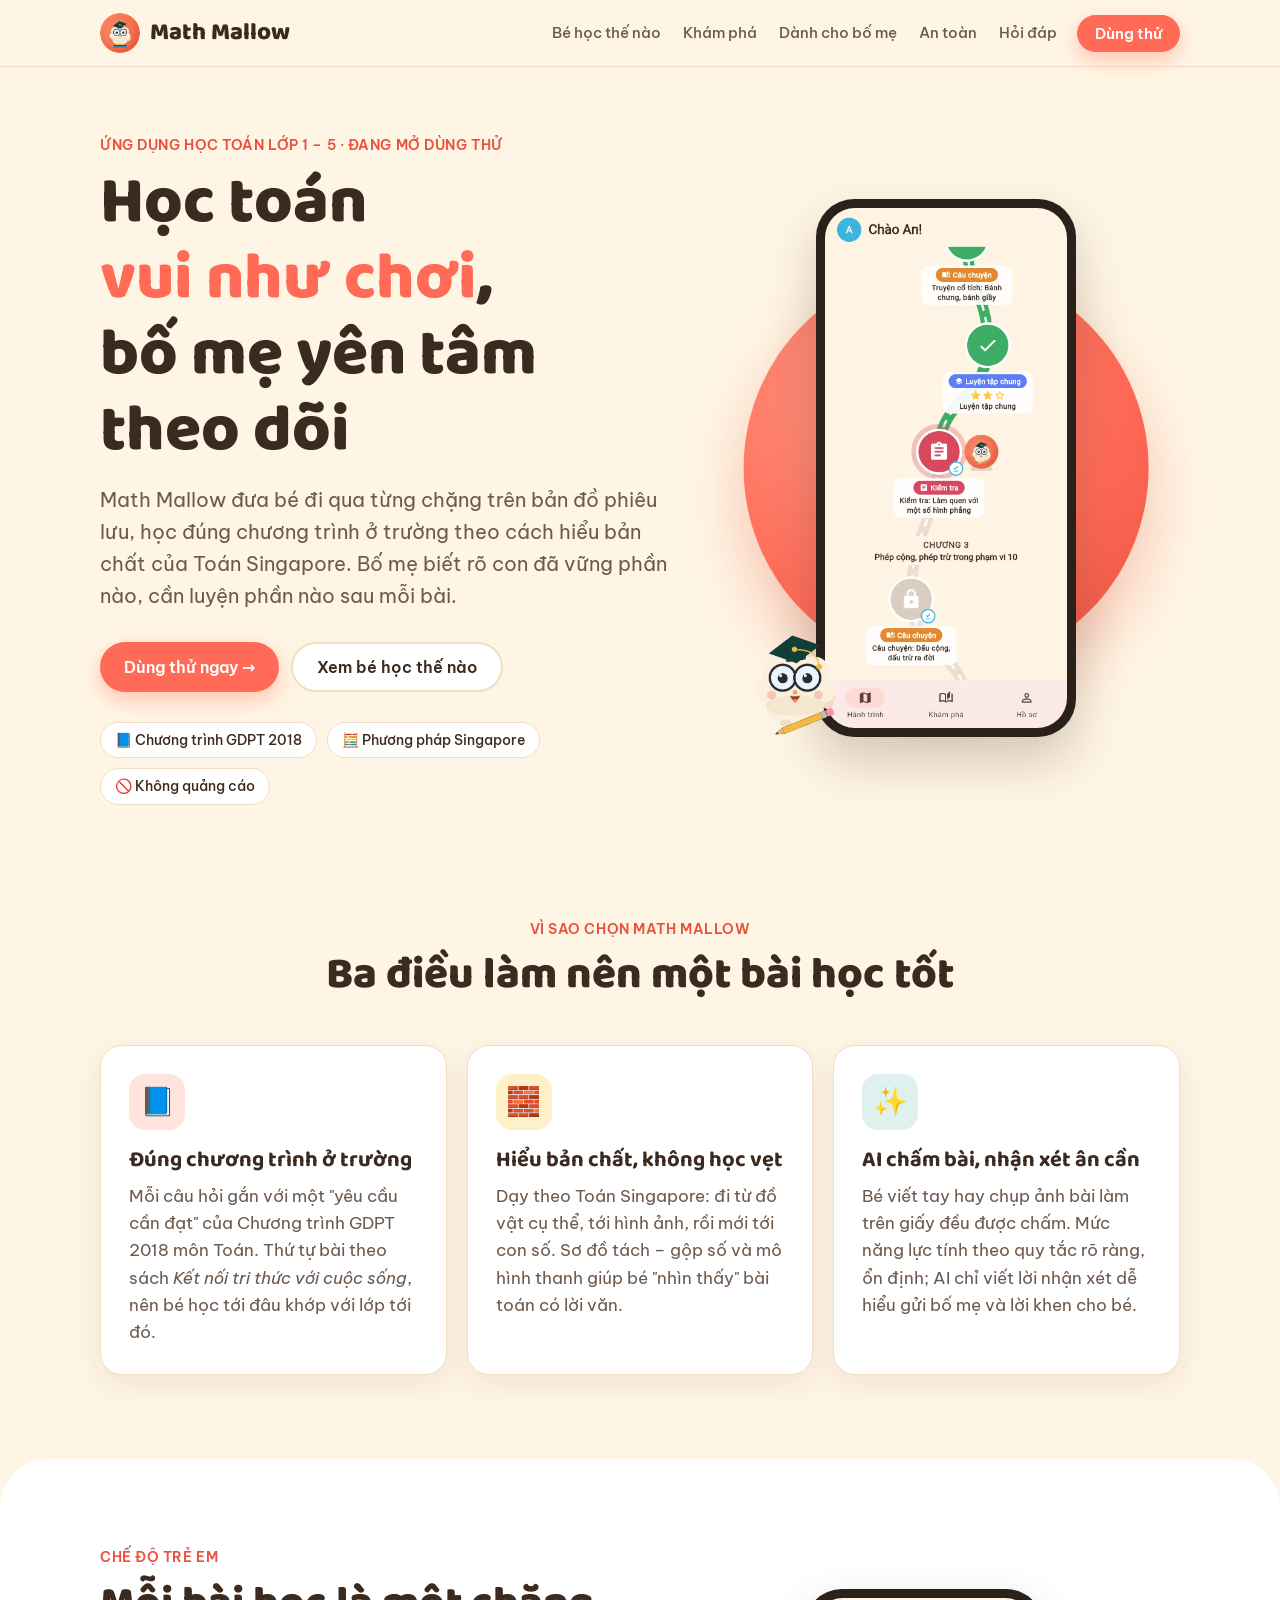
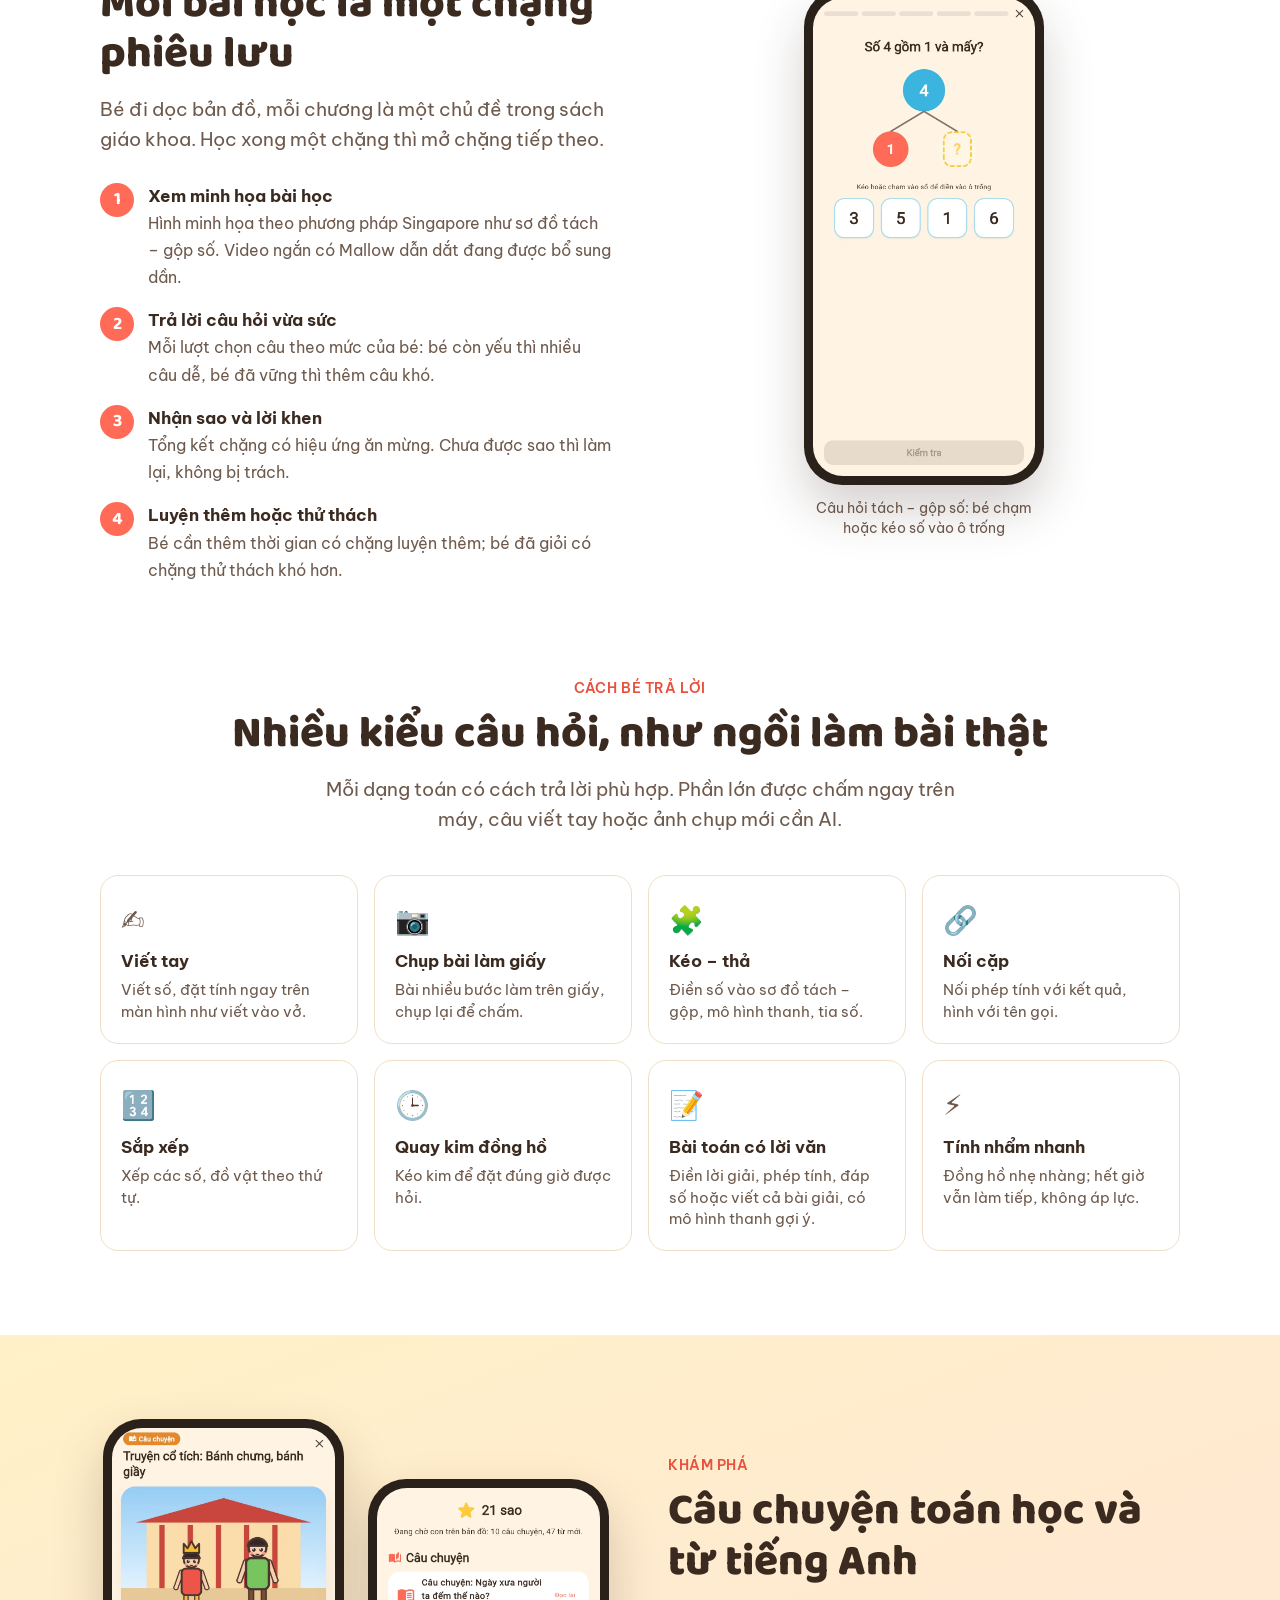
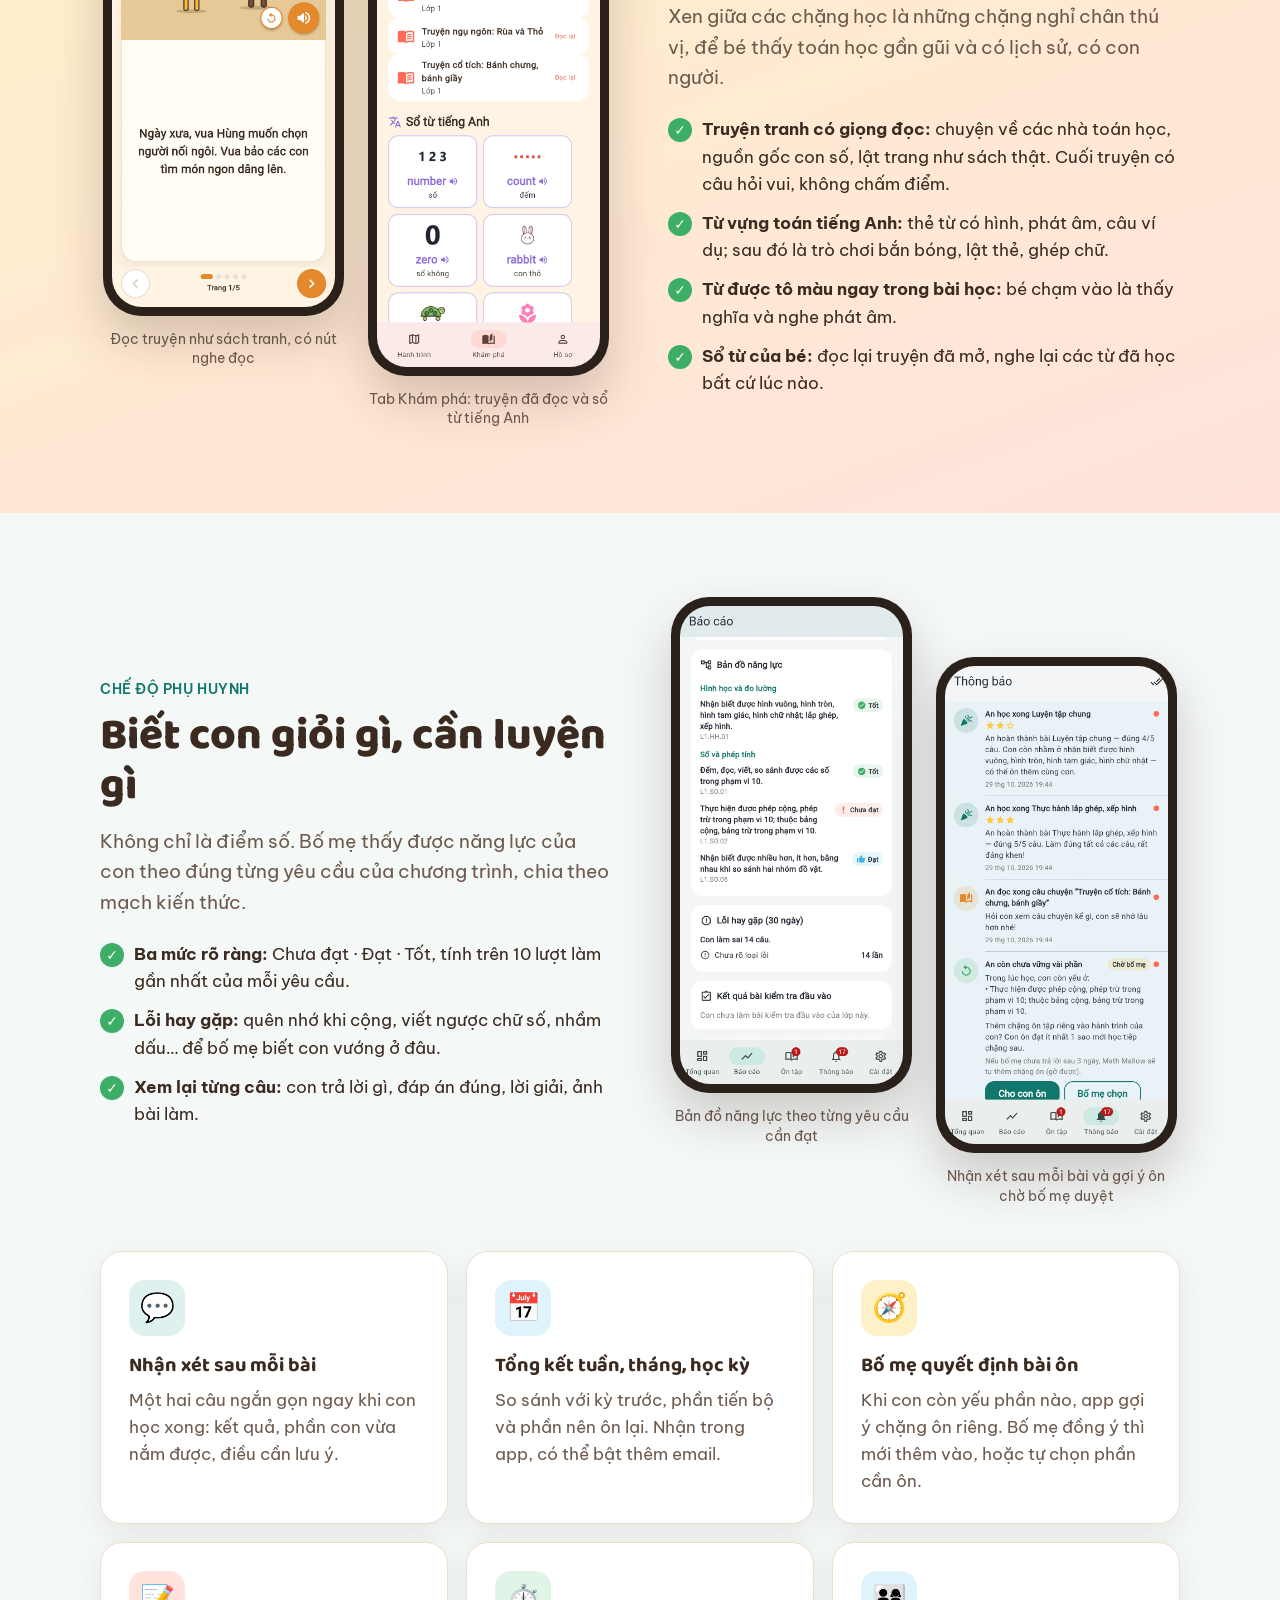
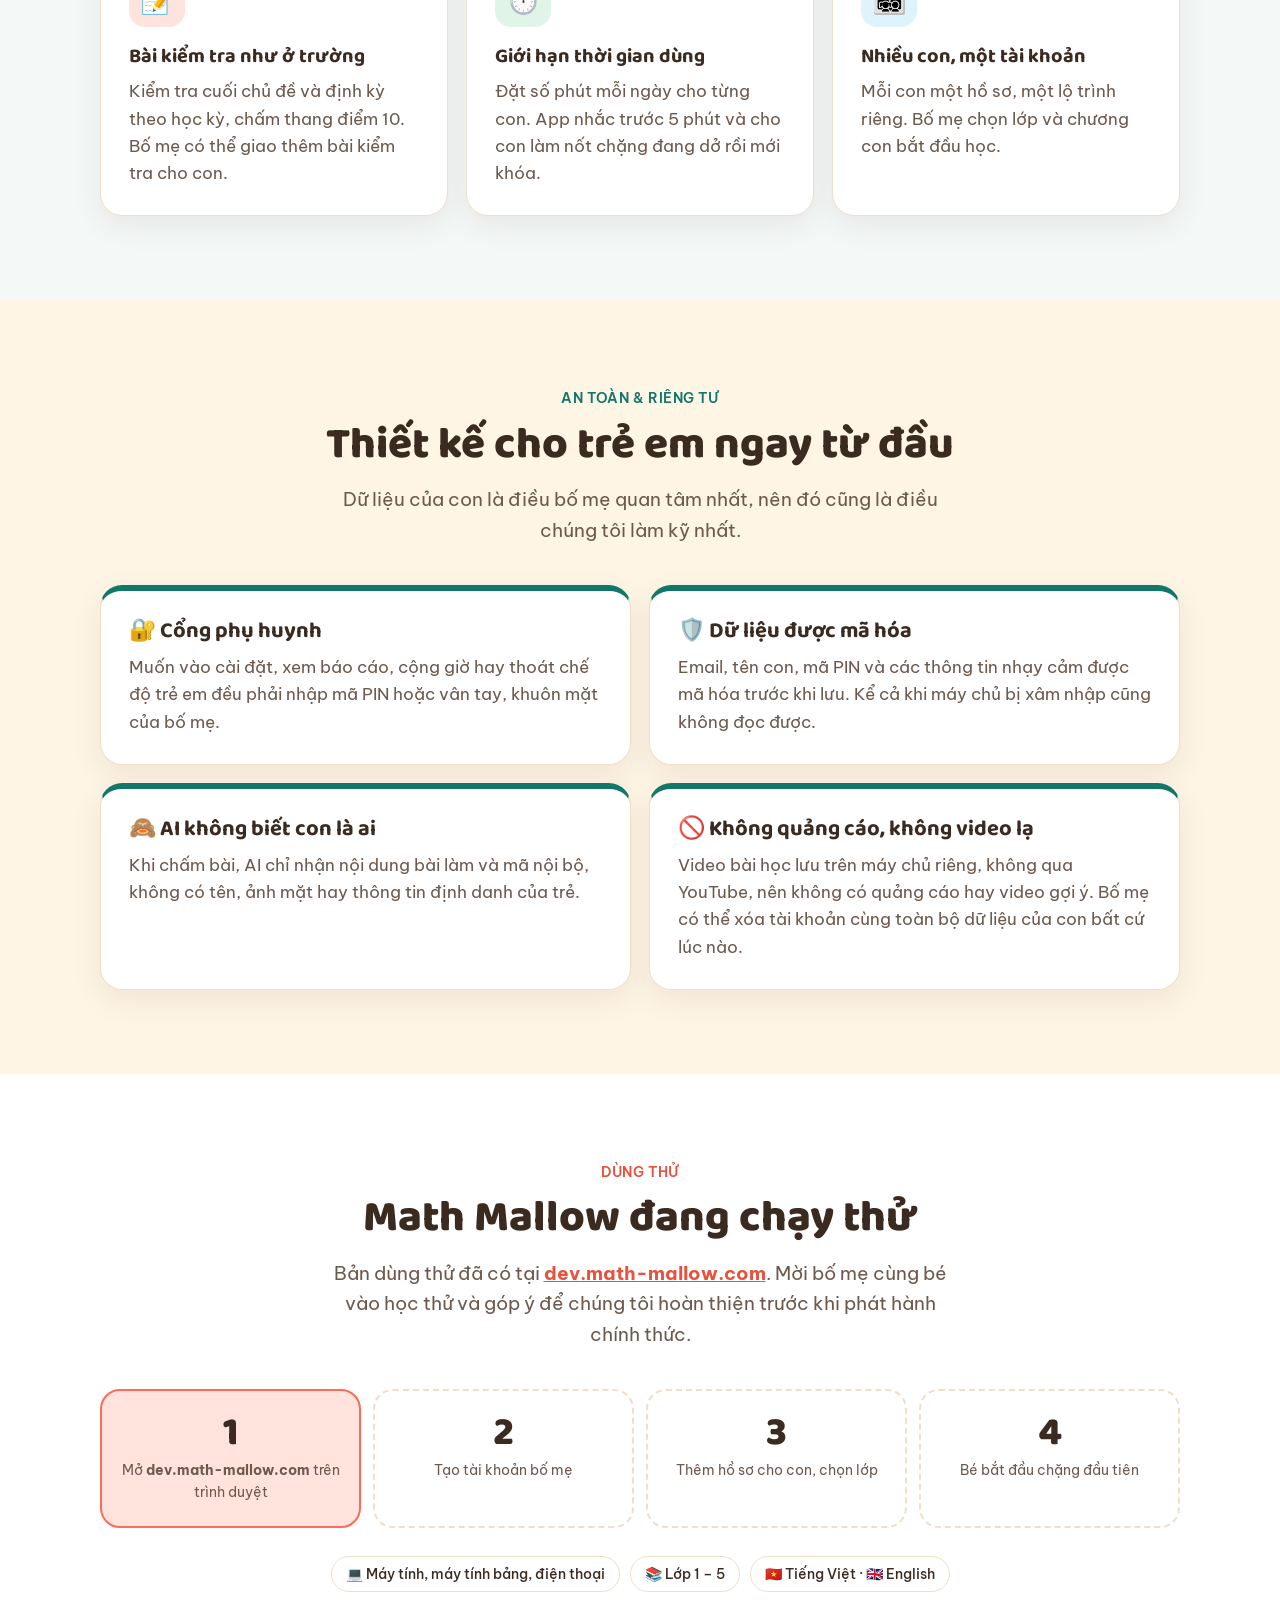
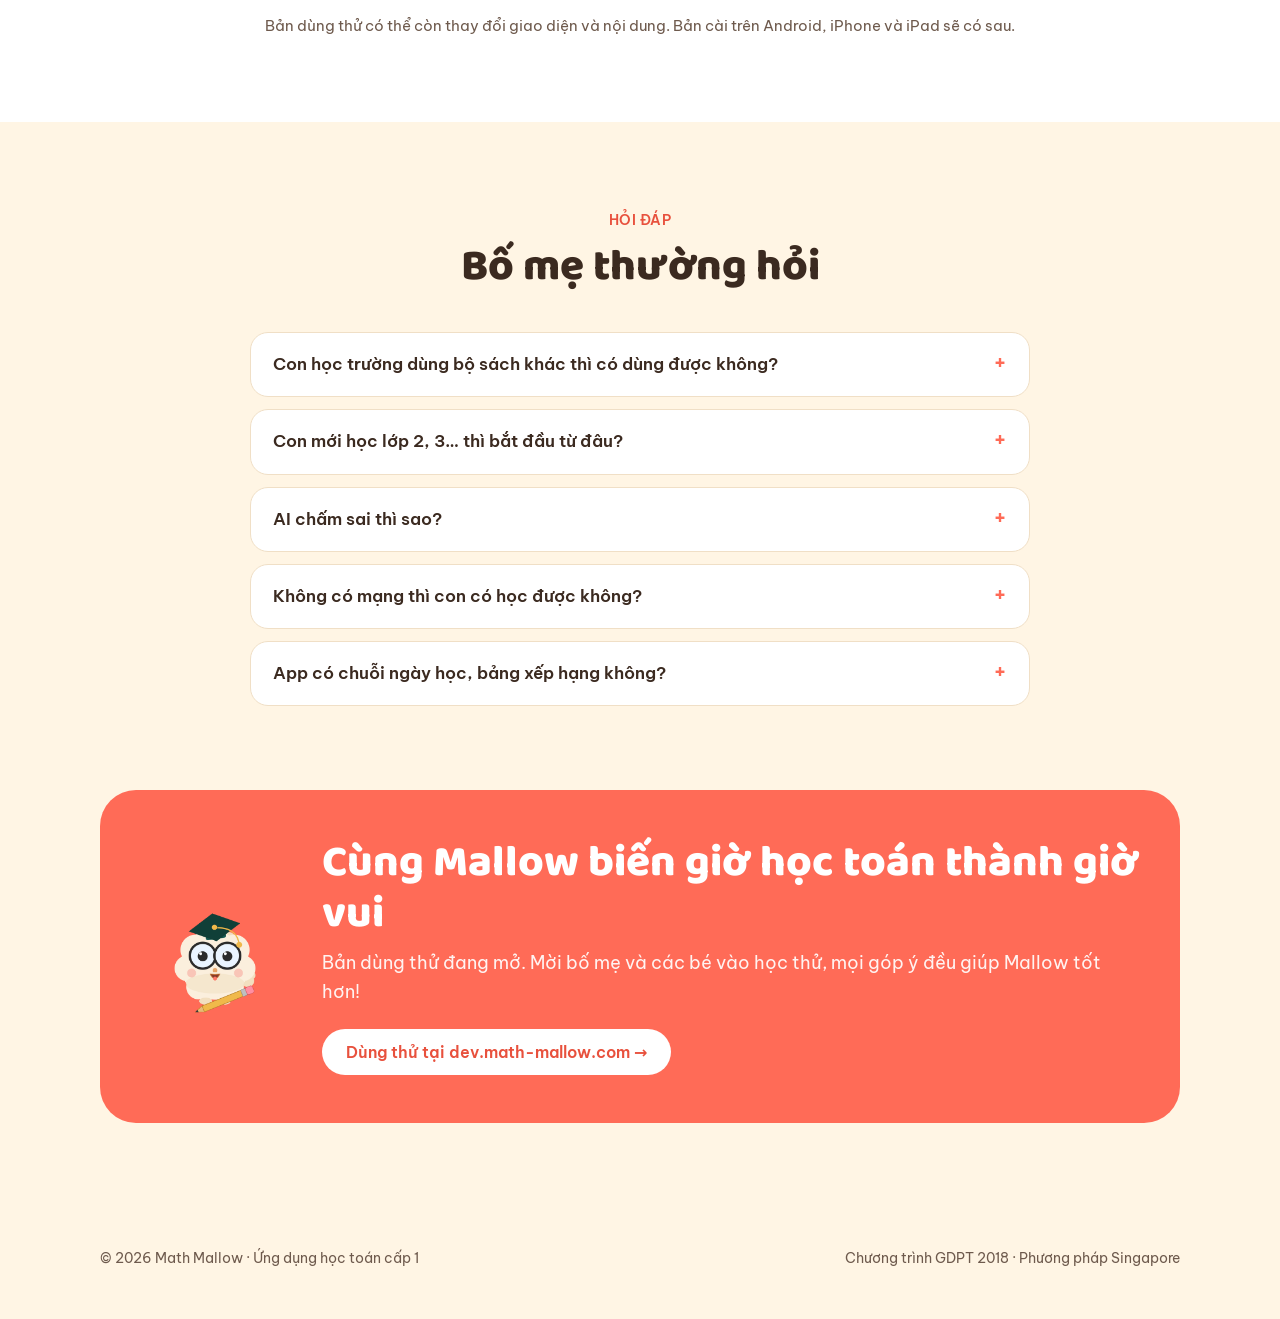
==== index.html @ cfa927b6 "Trang giới thiệu Math Mallow: trang tĩnh, ảnh chụp màn hình app thật, mời dùng thử tại dev.math-mall" ====
<!doctype html>
<html lang="vi">
<head>
<meta charset="utf-8">
<meta name="viewport" content="width=device-width, initial-scale=1">
<title>Math Mallow — Học toán cấp 1 vui như chơi</title>
<meta name="description" content="Math Mallow: ứng dụng học toán lớp 1–5 bám chương trình GDPT 2018, dạy theo phương pháp Singapore, AI chấm bài và báo cáo năng lực cho bố mẹ.">
<link rel="icon" href="anh/mascot_books.png">
<link rel="preconnect" href="https://fonts.googleapis.com">
<link rel="preconnect" href="https://fonts.gstatic.com" crossorigin>
<link href="https://fonts.googleapis.com/css2?family=Baloo+2:wght@600;700;800&family=Be+Vietnam+Pro:wght@400;500;600&display=swap" rel="stylesheet">
<style>
  :root {
    color-scheme: light;
    --coral: #ff6b57;
    --coral-deep: #e8513d;
    --coral-soft: #ffe3dc;
    --cream: #fff5e4;
    --cream-2: #fdebd0;
    --cocoa: #3b2a20;
    --cocoa-soft: #6e5a4d;
    --teal: #12776b;
    --teal-soft: #dff1ee;
    --sky: #3bb4df;
    --sky-soft: #def3fb;
    --sun: #ffc93c;
    --sun-soft: #fff1c7;
    --leaf: #3dae66;
    --leaf-soft: #e0f4e7;
    --card: #ffffff;
    --edge: #f0dfc6;
    --radius: 22px;
    --shadow: 0 10px 30px rgba(59, 42, 32, .08);
    --head: "Baloo 2", "Segoe UI", system-ui, sans-serif;
    --body: "Be Vietnam Pro", "Segoe UI", system-ui, -apple-system, Roboto, sans-serif;
  }
  * { box-sizing: border-box; }
  html { scroll-behavior: smooth; }
  body {
    margin: 0;
    background: var(--cream);
    color: var(--cocoa);
    font-family: var(--body);
    font-size: 17px;
    line-height: 1.6;
  }
  img { max-width: 100%; display: block; }
  a { color: inherit; }
  h1, h2, h3 { font-family: var(--head); line-height: 1.15; margin: 0; }
  h2 { font-size: clamp(30px, 4.4vw, 44px); font-weight: 800; }
  h3 { font-size: 22px; font-weight: 700; }
  p { margin: 0; }
  .wrap { max-width: 1120px; margin: 0 auto; padding: 0 20px; }
  section { padding: 84px 0; }
  .eyebrow {
    display: inline-block;
    font-weight: 600;
    font-size: 14px;
    letter-spacing: .04em;
    text-transform: uppercase;
    color: var(--coral-deep);
    margin-bottom: 10px;
  }
  .lead { font-size: 19px; color: var(--cocoa-soft); max-width: 640px; margin-top: 14px; }
  .center { text-align: center; }
  .center .lead { margin-left: auto; margin-right: auto; }

  /* Thanh trên cùng */
  .nav {
    position: sticky; top: 0; z-index: 10;
    background: rgba(255, 245, 228, .88);
    backdrop-filter: blur(10px);
    border-bottom: 1px solid var(--edge);
  }
  .nav .wrap { display: flex; align-items: center; gap: 20px; height: 66px; }
  .brand { display: flex; align-items: center; gap: 10px; text-decoration: none; font-family: var(--head); font-weight: 800; font-size: 24px; }
  .brand img { width: 40px; height: 40px; border-radius: 50%; }
  .nav ul { list-style: none; display: flex; gap: 22px; margin: 0 0 0 auto; padding: 0; font-weight: 500; font-size: 15px; }
  .nav ul a { text-decoration: none; color: var(--cocoa-soft); }
  .nav ul a:hover { color: var(--coral-deep); }
  .btn {
    display: inline-flex; align-items: center; gap: 8px;
    padding: 13px 24px;
    border-radius: 999px;
    font-weight: 600;
    text-decoration: none;
    border: 0;
    cursor: pointer;
    font: 600 16px var(--body);
    transition: transform .15s ease, box-shadow .15s ease;
  }
  .btn:hover { transform: translateY(-2px); }
  .btn-main { background: var(--coral); color: #fff; box-shadow: 0 8px 20px rgba(255, 107, 87, .35); }
  .btn-ghost { background: #fff; color: var(--cocoa); border: 2px solid var(--edge); }
  .nav .btn { padding: 9px 18px; font-size: 15px; }

  /* Mở đầu */
  .hero { padding: 64px 0 90px; position: relative; overflow: hidden; }
  .hero .wrap { display: grid; grid-template-columns: 1.1fr .9fr; gap: 40px; align-items: center; }
  .hero h1 { font-size: clamp(40px, 6vw, 66px); font-weight: 800; }
  .hero h1 em { font-style: normal; color: var(--coral); white-space: nowrap; }
  .hero .lead { font-size: 20px; }
  .hero .actions { display: flex; flex-wrap: wrap; gap: 12px; margin-top: 30px; }
  .badges { display: flex; flex-wrap: wrap; gap: 10px; margin-top: 30px; }
  .badge {
    background: #fff; border: 1px solid var(--edge);
    border-radius: 999px; padding: 6px 14px; font-size: 14px; font-weight: 500;
  }
  .hero-art { position: relative; justify-self: center; width: 100%; max-width: 440px; display: grid; place-items: center; padding: 10px 0; }
  .hero-art .blob {
    position: absolute; width: 92%; aspect-ratio: 1; top: 50%; left: 50%; transform: translate(-50%, -50%);
    border-radius: 50%;
    background: radial-gradient(circle at 35% 30%, #ff9a85, var(--coral) 60%, var(--coral-deep));
    box-shadow: 0 30px 60px rgba(232, 81, 61, .3);
  }
  .hero-art .phone { width: 260px; }
  .hero-art .mascot { position: absolute; width: 150px; left: -6px; bottom: -6px; animation: bob 4s ease-in-out infinite; }
  @keyframes bob { 0%, 100% { transform: translateY(0); } 50% { transform: translateY(-10px); } }
  @media (prefers-reduced-motion: reduce) { .hero-art .mascot { animation: none; } html { scroll-behavior: auto; } }

  /* Ảnh chụp màn hình app trong khung điện thoại */
  .phone {
    position: relative; margin: 0; border-radius: 38px; padding: 9px; background: #2b211b;
    box-shadow: 0 24px 50px rgba(59, 42, 32, .22);
  }
  .phone img { width: 100%; height: auto; aspect-ratio: 400 / 860; border-radius: 30px; background: var(--cream); }
  .phones { display: flex; justify-content: center; gap: 24px; align-items: flex-start; }
  .phones figure { margin: 0; width: min(260px, 47%); }
  .phones figure:nth-child(2) { margin-top: 60px; }
  .phones figcaption { text-align: center; font-size: 14px; color: var(--cocoa-soft); margin-top: 14px; line-height: 1.4; }

  /* Ba trụ cột */
  .pillars { display: grid; grid-template-columns: repeat(3, 1fr); gap: 20px; margin-top: 44px; }
  .card {
    background: var(--card); border-radius: var(--radius); padding: 28px;
    box-shadow: var(--shadow); border: 1px solid var(--edge);
  }
  .card p { color: var(--cocoa-soft); margin-top: 10px; }
  .icon {
    width: 56px; height: 56px; border-radius: 16px;
    display: grid; place-items: center; font-size: 28px; margin-bottom: 18px;
  }
  .i-coral { background: var(--coral-soft); }
  .i-teal { background: var(--teal-soft); }
  .i-sun { background: var(--sun-soft); }
  .i-sky { background: var(--sky-soft); }
  .i-leaf { background: var(--leaf-soft); }

  /* Hành trình */
  .journey { background: #fff; border-radius: 48px 48px 0 0; }
  .split { display: grid; grid-template-columns: 1fr 1fr; gap: 56px; align-items: center; }
  .steps { list-style: none; padding: 0; margin: 28px 0 0; display: grid; gap: 16px; }
  .steps li { display: flex; gap: 14px; align-items: flex-start; }
  .steps .n {
    flex: none; width: 34px; height: 34px; border-radius: 50%;
    background: var(--coral); color: #fff; font-weight: 700; display: grid; place-items: center; font-family: var(--head); font-size: 18px;
  }
  .steps b { display: block; }
  .steps span { color: var(--cocoa-soft); font-size: 16px; }

  /* Kiểu trả lời */
  .types { display: grid; grid-template-columns: repeat(4, 1fr); gap: 16px; margin-top: 40px; }
  .type { background: #fff; border-radius: 18px; padding: 20px; border: 1px solid var(--edge); }
  .type .em { font-size: 28px; }
  .type b { display: block; margin-top: 8px; font-size: 17px; }
  .type span { color: var(--cocoa-soft); font-size: 15px; display: block; margin-top: 4px; line-height: 1.45; }

  /* Khám phá */
  .explore { background: linear-gradient(160deg, #fff1c7, #ffe3dc); }
  .ticks { list-style: none; padding: 0; margin: 24px 0 0; display: grid; gap: 12px; }
  .ticks li { padding-left: 34px; position: relative; }
  .ticks li::before {
    content: "✓"; position: absolute; left: 0; top: 2px; width: 24px; height: 24px; border-radius: 50%;
    background: var(--leaf); color: #fff; font-size: 14px; font-weight: 700; display: grid; place-items: center;
  }

  /* Bố mẹ */
  .parents { background: #f4f8f7; }
  .parents .eyebrow { color: var(--teal); }
  .pgrid { display: grid; grid-template-columns: repeat(3, 1fr); gap: 18px; margin-top: 44px; }
  .pgrid .card h3 { font-size: 20px; }

  /* An toàn */
  .safe .card { border-top: 6px solid var(--teal); }
  .sgrid { display: grid; grid-template-columns: repeat(2, 1fr); gap: 18px; margin-top: 40px; }

  /* Lộ trình */
  .road { display: grid; grid-template-columns: repeat(4, 1fr); gap: 12px; margin-top: 40px; }
  .lead a { color: var(--coral-deep); }
  .grade { background: #fff; border-radius: 20px; padding: 22px 16px; text-align: center; border: 2px dashed var(--edge); }
  .grade.first { border: 2px solid var(--coral); background: var(--coral-soft); }
  .grade .g { font-family: var(--head); font-size: 40px; font-weight: 800; line-height: 1; }
  .grade span { display: block; font-size: 14px; color: var(--cocoa-soft); margin-top: 6px; }
  .platforms { display: flex; justify-content: center; flex-wrap: wrap; gap: 10px; margin-top: 28px; }

  /* Hỏi đáp */
  .faq { max-width: 780px; margin: 40px auto 0; display: grid; gap: 12px; }
  details { background: #fff; border-radius: 18px; border: 1px solid var(--edge); padding: 18px 22px; }
  summary { cursor: pointer; font-weight: 600; list-style: none; display: flex; justify-content: space-between; gap: 16px; }
  summary::-webkit-details-marker { display: none; }
  summary::after { content: "+"; font-size: 22px; line-height: 1; color: var(--coral); }
  details[open] summary::after { content: "–"; }
  details p { margin-top: 10px; color: var(--cocoa-soft); }

  /* Cuối trang */
  .cta {
    background: var(--coral); color: #fff; border-radius: 36px; padding: 48px 40px;
    display: grid; grid-template-columns: auto 1fr; gap: 32px; align-items: center;
  }
  .cta img { width: 150px; }
  .cta p { opacity: .92; margin-top: 10px; font-size: 18px; }
  .cta .btn { background: #fff; color: var(--coral-deep); margin-top: 22px; }
  footer { padding: 40px 0 50px; color: var(--cocoa-soft); font-size: 14px; }
  footer .wrap { display: flex; flex-wrap: wrap; justify-content: space-between; gap: 12px; align-items: center; }

  @media (max-width: 900px) {
    .nav ul { display: none; }
    .nav .btn { margin-left: auto; }
    .hero .wrap, .split { grid-template-columns: 1fr; }
    .hero-art { max-width: 340px; order: -1; }
    .pillars, .pgrid { grid-template-columns: 1fr; }
    .types { grid-template-columns: repeat(2, 1fr); }
    .sgrid { grid-template-columns: 1fr; }
    .road { grid-template-columns: repeat(2, 1fr); }
    .cta { grid-template-columns: 1fr; text-align: center; padding: 36px 24px; }
    .cta img { margin: 0 auto; width: 120px; }
    section { padding: 64px 0; }
  }
  @media (max-width: 520px) {
    body { font-size: 16px; }
    .wrap { padding: 0 16px; }
    .types { grid-template-columns: 1fr; }
    .road { grid-template-columns: repeat(2, 1fr); }
    .hero-art .phone { width: 210px; }
    .hero-art .mascot { width: 110px; left: 0; }
    .phones { gap: 14px; }
    .phone { border-radius: 28px; padding: 6px; }
    .phone img { border-radius: 23px; }
    .phones figure:nth-child(2) { margin-top: 36px; }
    .card { padding: 22px; }
  }
</style>
</head>
<body>

<nav class="nav">
  <div class="wrap">
    <a class="brand" href="#"><img src="anh/mascot_books.png" alt="">Math Mallow</a>
    <ul>
      <li><a href="#hanh-trinh">Bé học thế nào</a></li>
      <li><a href="#kham-pha">Khám phá</a></li>
      <li><a href="#bo-me">Dành cho bố mẹ</a></li>
      <li><a href="#an-toan">An toàn</a></li>
      <li><a href="#hoi-dap">Hỏi đáp</a></li>
    </ul>
    <a class="btn btn-main" href="https://dev.math-mallow.com/">Dùng thử</a>
  </div>
</nav>

<header class="hero">
  <div class="wrap">
    <div>
      <span class="eyebrow">Ứng dụng học toán lớp 1 – 5 · Đang mở dùng thử</span>
      <h1>Học toán <em>vui như chơi</em>,<br>bố mẹ yên tâm theo dõi</h1>
      <p class="lead">Math Mallow đưa bé đi qua từng chặng trên bản đồ phiêu lưu, học đúng chương trình ở trường theo cách hiểu bản chất của Toán Singapore. Bố mẹ biết rõ con đã vững phần nào, cần luyện phần nào sau mỗi bài.</p>
      <div class="actions">
        <a class="btn btn-main" href="https://dev.math-mallow.com/">Dùng thử ngay →</a>
        <a class="btn btn-ghost" href="#hanh-trinh">Xem bé học thế nào</a>
      </div>
      <div class="badges">
        <span class="badge">📘 Chương trình GDPT 2018</span>
        <span class="badge">🧮 Phương pháp Singapore</span>
        <span class="badge">🚫 Không quảng cáo</span>
      </div>
    </div>
    <div class="hero-art">
      <div class="blob" aria-hidden="true"></div>
      <figure class="phone"><img src="anh/app-ban-do.webp" alt="Màn hình Hành trình trong app: bản đồ các chặng, chặng đã học có sao, chặng đang học có linh vật Mallow" width="400" height="860"></figure>
      <img class="mascot" src="anh/mascot_cheer.png" alt="" aria-hidden="true">
    </div>
  </div>
</header>

<section style="padding-top: 20px;">
  <div class="wrap center">
    <span class="eyebrow">Vì sao chọn Math Mallow</span>
    <h2>Ba điều làm nên một bài học tốt</h2>
    <div class="pillars" style="text-align: left;">
      <div class="card">
        <div class="icon i-coral">📘</div>
        <h3>Đúng chương trình ở trường</h3>
        <p>Mỗi câu hỏi gắn với một "yêu cầu cần đạt" của Chương trình GDPT 2018 môn Toán. Thứ tự bài theo sách <i>Kết nối tri thức với cuộc sống</i>, nên bé học tới đâu khớp với lớp tới đó.</p>
      </div>
      <div class="card">
        <div class="icon i-sun">🧱</div>
        <h3>Hiểu bản chất, không học vẹt</h3>
        <p>Dạy theo Toán Singapore: đi từ đồ vật cụ thể, tới hình ảnh, rồi mới tới con số. Sơ đồ tách – gộp số và mô hình thanh giúp bé "nhìn thấy" bài toán có lời văn.</p>
      </div>
      <div class="card">
        <div class="icon i-teal">✨</div>
        <h3>AI chấm bài, nhận xét ân cần</h3>
        <p>Bé viết tay hay chụp ảnh bài làm trên giấy đều được chấm. Mức năng lực tính theo quy tắc rõ ràng, ổn định; AI chỉ viết lời nhận xét dễ hiểu gửi bố mẹ và lời khen cho bé.</p>
      </div>
    </div>
  </div>
</section>

<section class="journey" id="hanh-trinh">
  <div class="wrap split">
    <div>
      <span class="eyebrow">Chế độ trẻ em</span>
      <h2>Mỗi bài học là một chặng phiêu lưu</h2>
      <p class="lead">Bé đi dọc bản đồ, mỗi chương là một chủ đề trong sách giáo khoa. Học xong một chặng thì mở chặng tiếp theo.</p>
      <ol class="steps">
        <li><span class="n">1</span><div><b>Xem minh họa bài học</b><span>Hình minh họa theo phương pháp Singapore như sơ đồ tách – gộp số. Video ngắn có Mallow dẫn dắt đang được bổ sung dần.</span></div></li>
        <li><span class="n">2</span><div><b>Trả lời câu hỏi vừa sức</b><span>Mỗi lượt chọn câu theo mức của bé: bé còn yếu thì nhiều câu dễ, bé đã vững thì thêm câu khó.</span></div></li>
        <li><span class="n">3</span><div><b>Nhận sao và lời khen</b><span>Tổng kết chặng có hiệu ứng ăn mừng. Chưa được sao thì làm lại, không bị trách.</span></div></li>
        <li><span class="n">4</span><div><b>Luyện thêm hoặc thử thách</b><span>Bé cần thêm thời gian có chặng luyện thêm; bé đã giỏi có chặng thử thách khó hơn.</span></div></li>
      </ol>
    </div>
    <div class="phones">
      <figure>
        <div class="phone"><img src="anh/app-cau-hoi.webp" alt="Câu hỏi tách – gộp số: Số 4 gồm 1 và mấy? Bé kéo hoặc chạm số để điền vào ô trống" width="400" height="860" loading="lazy"></div>
        <figcaption>Câu hỏi tách – gộp số: bé chạm hoặc kéo số vào ô trống</figcaption>
      </figure>
    </div>
  </div>

  <div class="wrap center" style="margin-top: 90px;">
    <span class="eyebrow">Cách bé trả lời</span>
    <h2>Nhiều kiểu câu hỏi, như ngồi làm bài thật</h2>
    <p class="lead">Mỗi dạng toán có cách trả lời phù hợp. Phần lớn được chấm ngay trên máy, câu viết tay hoặc ảnh chụp mới cần AI.</p>
    <div class="types" style="text-align: left;">
      <div class="type"><span class="em">✍️</span><b>Viết tay</b><span>Viết số, đặt tính ngay trên màn hình như viết vào vở.</span></div>
      <div class="type"><span class="em">📷</span><b>Chụp bài làm giấy</b><span>Bài nhiều bước làm trên giấy, chụp lại để chấm.</span></div>
      <div class="type"><span class="em">🧩</span><b>Kéo – thả</b><span>Điền số vào sơ đồ tách – gộp, mô hình thanh, tia số.</span></div>
      <div class="type"><span class="em">🔗</span><b>Nối cặp</b><span>Nối phép tính với kết quả, hình với tên gọi.</span></div>
      <div class="type"><span class="em">🔢</span><b>Sắp xếp</b><span>Xếp các số, đồ vật theo thứ tự.</span></div>
      <div class="type"><span class="em">🕒</span><b>Quay kim đồng hồ</b><span>Kéo kim để đặt đúng giờ được hỏi.</span></div>
      <div class="type"><span class="em">📝</span><b>Bài toán có lời văn</b><span>Điền lời giải, phép tính, đáp số hoặc viết cả bài giải, có mô hình thanh gợi ý.</span></div>
      <div class="type"><span class="em">⚡</span><b>Tính nhẩm nhanh</b><span>Đồng hồ nhẹ nhàng; hết giờ vẫn làm tiếp, không áp lực.</span></div>
    </div>
  </div>
</section>

<section class="explore" id="kham-pha">
  <div class="wrap split">
    <div class="phones">
      <figure>
        <div class="phone"><img src="anh/app-cau-chuyen.webp" alt="Màn đọc truyện Bánh chưng, bánh giầy: tranh minh họa, chữ to, nút nghe đọc, lật trang" width="400" height="860" loading="lazy"></div>
        <figcaption>Đọc truyện như sách tranh, có nút nghe đọc</figcaption>
      </figure>
      <figure>
        <div class="phone"><img src="anh/app-kham-pha.webp" alt="Tab Khám phá: tổng số sao, câu chuyện đã đọc, sổ từ tiếng Anh với các thẻ number, count, zero, rabbit" width="400" height="860" loading="lazy"></div>
        <figcaption>Tab Khám phá: truyện đã đọc và sổ từ tiếng Anh</figcaption>
      </figure>
    </div>
    <div>
      <span class="eyebrow">Khám phá</span>
      <h2>Câu chuyện toán học và từ tiếng Anh</h2>
      <p class="lead">Xen giữa các chặng học là những chặng nghỉ chân thú vị, để bé thấy toán học gần gũi và có lịch sử, có con người.</p>
      <ul class="ticks">
        <li><b>Truyện tranh có giọng đọc:</b> chuyện về các nhà toán học, nguồn gốc con số, lật trang như sách thật. Cuối truyện có câu hỏi vui, không chấm điểm.</li>
        <li><b>Từ vựng toán tiếng Anh:</b> thẻ từ có hình, phát âm, câu ví dụ; sau đó là trò chơi bắn bóng, lật thẻ, ghép chữ.</li>
        <li><b>Từ được tô màu ngay trong bài học:</b> bé chạm vào là thấy nghĩa và nghe phát âm.</li>
        <li><b>Sổ từ của bé:</b> đọc lại truyện đã mở, nghe lại các từ đã học bất cứ lúc nào.</li>
      </ul>
    </div>
  </div>
</section>

<section class="parents" id="bo-me">
  <div class="wrap split">
    <div>
      <span class="eyebrow">Chế độ phụ huynh</span>
      <h2>Biết con giỏi gì, cần luyện gì</h2>
      <p class="lead">Không chỉ là điểm số. Bố mẹ thấy được năng lực của con theo đúng từng yêu cầu của chương trình, chia theo mạch kiến thức.</p>
      <ul class="ticks">
        <li><b>Ba mức rõ ràng:</b> Chưa đạt · Đạt · Tốt, tính trên 10 lượt làm gần nhất của mỗi yêu cầu.</li>
        <li><b>Lỗi hay gặp:</b> quên nhớ khi cộng, viết ngược chữ số, nhầm dấu… để bố mẹ biết con vướng ở đâu.</li>
        <li><b>Xem lại từng câu:</b> con trả lời gì, đáp án đúng, lời giải, ảnh bài làm.</li>
      </ul>
    </div>
    <div class="phones">
      <figure>
        <div class="phone"><img src="anh/app-bao-cao.webp" alt="Báo cáo phụ huynh: bản đồ năng lực theo yêu cầu cần đạt, mỗi yêu cầu có mức Tốt, Đạt hoặc Chưa đạt" width="400" height="860" loading="lazy"></div>
        <figcaption>Bản đồ năng lực theo từng yêu cầu cần đạt</figcaption>
      </figure>
      <figure>
        <div class="phone"><img src="anh/app-thong-bao.webp" alt="Thông báo cho phụ huynh: nhận xét sau mỗi bài, câu chuyện con đã đọc, gợi ý ôn tập chờ bố mẹ đồng ý" width="400" height="860" loading="lazy"></div>
        <figcaption>Nhận xét sau mỗi bài và gợi ý ôn chờ bố mẹ duyệt</figcaption>
      </figure>
    </div>
  </div>

  <div class="wrap">
    <div class="pgrid">
      <div class="card">
        <div class="icon i-teal">💬</div>
        <h3>Nhận xét sau mỗi bài</h3>
        <p>Một hai câu ngắn gọn ngay khi con học xong: kết quả, phần con vừa nắm được, điều cần lưu ý.</p>
      </div>
      <div class="card">
        <div class="icon i-sky">📅</div>
        <h3>Tổng kết tuần, tháng, học kỳ</h3>
        <p>So sánh với kỳ trước, phần tiến bộ và phần nên ôn lại. Nhận trong app, có thể bật thêm email.</p>
      </div>
      <div class="card">
        <div class="icon i-sun">🧭</div>
        <h3>Bố mẹ quyết định bài ôn</h3>
        <p>Khi con còn yếu phần nào, app gợi ý chặng ôn riêng. Bố mẹ đồng ý thì mới thêm vào, hoặc tự chọn phần cần ôn.</p>
      </div>
      <div class="card">
        <div class="icon i-coral">📝</div>
        <h3>Bài kiểm tra như ở trường</h3>
        <p>Kiểm tra cuối chủ đề và định kỳ theo học kỳ, chấm thang điểm 10. Bố mẹ có thể giao thêm bài kiểm tra cho con.</p>
      </div>
      <div class="card">
        <div class="icon i-leaf">⏱️</div>
        <h3>Giới hạn thời gian dùng</h3>
        <p>Đặt số phút mỗi ngày cho từng con. App nhắc trước 5 phút và cho con làm nốt chặng đang dở rồi mới khóa.</p>
      </div>
      <div class="card">
        <div class="icon i-sky">👨‍👩‍👧‍👦</div>
        <h3>Nhiều con, một tài khoản</h3>
        <p>Mỗi con một hồ sơ, một lộ trình riêng. Bố mẹ chọn lớp và chương con bắt đầu học.</p>
      </div>
    </div>
  </div>
</section>

<section class="safe" id="an-toan">
  <div class="wrap center">
    <span class="eyebrow" style="color: var(--teal);">An toàn &amp; riêng tư</span>
    <h2>Thiết kế cho trẻ em ngay từ đầu</h2>
    <p class="lead">Dữ liệu của con là điều bố mẹ quan tâm nhất, nên đó cũng là điều chúng tôi làm kỹ nhất.</p>
    <div class="sgrid" style="text-align: left;">
      <div class="card">
        <h3>🔐 Cổng phụ huynh</h3>
        <p>Muốn vào cài đặt, xem báo cáo, cộng giờ hay thoát chế độ trẻ em đều phải nhập mã PIN hoặc vân tay, khuôn mặt của bố mẹ.</p>
      </div>
      <div class="card">
        <h3>🛡️ Dữ liệu được mã hóa</h3>
        <p>Email, tên con, mã PIN và các thông tin nhạy cảm được mã hóa trước khi lưu. Kể cả khi máy chủ bị xâm nhập cũng không đọc được.</p>
      </div>
      <div class="card">
        <h3>🙈 AI không biết con là ai</h3>
        <p>Khi chấm bài, AI chỉ nhận nội dung bài làm và mã nội bộ, không có tên, ảnh mặt hay thông tin định danh của trẻ.</p>
      </div>
      <div class="card">
        <h3>🚫 Không quảng cáo, không video lạ</h3>
        <p>Video bài học lưu trên máy chủ riêng, không qua YouTube, nên không có quảng cáo hay video gợi ý. Bố mẹ có thể xóa tài khoản cùng toàn bộ dữ liệu của con bất cứ lúc nào.</p>
      </div>
    </div>
  </div>
</section>

<section id="dung-thu" style="background:#fff;">
  <div class="wrap center">
    <span class="eyebrow">Dùng thử</span>
    <h2>Math Mallow đang chạy thử</h2>
    <p class="lead">Bản dùng thử đã có tại <a href="https://dev.math-mallow.com/"><b>dev.math-mallow.com</b></a>. Mời bố mẹ cùng bé vào học thử và góp ý để chúng tôi hoàn thiện trước khi phát hành chính thức.</p>
    <div class="road">
      <div class="grade first"><div class="g">1</div><span>Mở <b>dev.math-mallow.com</b> trên trình duyệt</span></div>
      <div class="grade"><div class="g">2</div><span>Tạo tài khoản bố mẹ</span></div>
      <div class="grade"><div class="g">3</div><span>Thêm hồ sơ cho con, chọn lớp</span></div>
      <div class="grade"><div class="g">4</div><span>Bé bắt đầu chặng đầu tiên</span></div>
    </div>
    <div class="platforms">
      <span class="badge">💻 Máy tính, máy tính bảng, điện thoại</span>
      <span class="badge">📚 Lớp 1 – 5</span>
      <span class="badge">🇻🇳 Tiếng Việt · 🇬🇧 English</span>
    </div>
    <p style="margin-top: 22px; color: var(--cocoa-soft); font-size: 15px;">Bản dùng thử có thể còn thay đổi giao diện và nội dung. Bản cài trên Android, iPhone và iPad sẽ có sau.</p>
  </div>
</section>

<section id="hoi-dap">
  <div class="wrap">
    <div class="center">
      <span class="eyebrow">Hỏi đáp</span>
      <h2>Bố mẹ thường hỏi</h2>
    </div>
    <div class="faq">
      <details>
        <summary>Con học trường dùng bộ sách khác thì có dùng được không?</summary>
        <p>Được. Câu hỏi gắn với "yêu cầu cần đạt" của chương trình chung, không gắn cứng vào một bộ sách. Thứ tự bài hiện theo bộ <i>Kết nối tri thức</i>; bố mẹ có thể chọn chương con bắt đầu học cho khớp với lớp.</p>
      </details>
      <details>
        <summary>Con mới học lớp 2, 3… thì bắt đầu từ đâu?</summary>
        <p>Bé lớp 2 trở lên làm một bài kiểm tra đầu vào ngắn để app biết mức của con. Phần nào còn yếu, app gợi ý chặng ôn và bố mẹ quyết định có thêm hay không. Bé lớp 1 chỉ có bài khởi động nhẹ nhàng, không chặn đường.</p>
      </details>
      <details>
        <summary>AI chấm sai thì sao?</summary>
        <p>Bé có thể bấm chấm lại. Nếu vẫn bị chấm sai, câu đó vào mục "Cần đối chiếu" để bố mẹ xem ảnh bài làm và xác nhận Đúng hoặc Sai. Kết quả bố mẹ xác nhận được ưu tiên, sao và mức năng lực tự tính lại.</p>
      </details>
      <details>
        <summary>Không có mạng thì con có học được không?</summary>
        <p>Có. Khi có Wi-Fi, app tải trước một hai chặng tiếp theo. Mất mạng, phần lớn câu hỏi vẫn chấm ngay trên máy; câu cần AI sẽ được chấm khi có mạng trở lại.</p>
      </details>
      <details>
        <summary>App có chuỗi ngày học, bảng xếp hạng không?</summary>
        <p>Không. Chúng tôi chọn không tạo áp lực "phải học mỗi ngày" hay so sánh với bạn khác. Bé được sao khi qua chặng, và có câu chuyện, từ tiếng Anh để khám phá — niềm vui đến từ chính việc học.</p>
      </details>
    </div>
  </div>
</section>

<section style="padding-top: 0;">
  <div class="wrap">
    <div class="cta">
      <img src="anh/mascot_cheer.png" alt="Linh vật Math Mallow">
      <div>
        <h2>Cùng Mallow biến giờ học toán thành giờ vui</h2>
        <p>Bản dùng thử đang mở. Mời bố mẹ và các bé vào học thử, mọi góp ý đều giúp Mallow tốt hơn!</p>
        <a class="btn" href="https://dev.math-mallow.com/">Dùng thử tại dev.math-mallow.com →</a>
      </div>
    </div>
  </div>
</section>

<footer>
  <div class="wrap">
    <span>© 2026 Math Mallow · Ứng dụng học toán cấp 1</span>
    <span>Chương trình GDPT 2018 · Phương pháp Singapore</span>
  </div>
</footer>

</body>
</html>
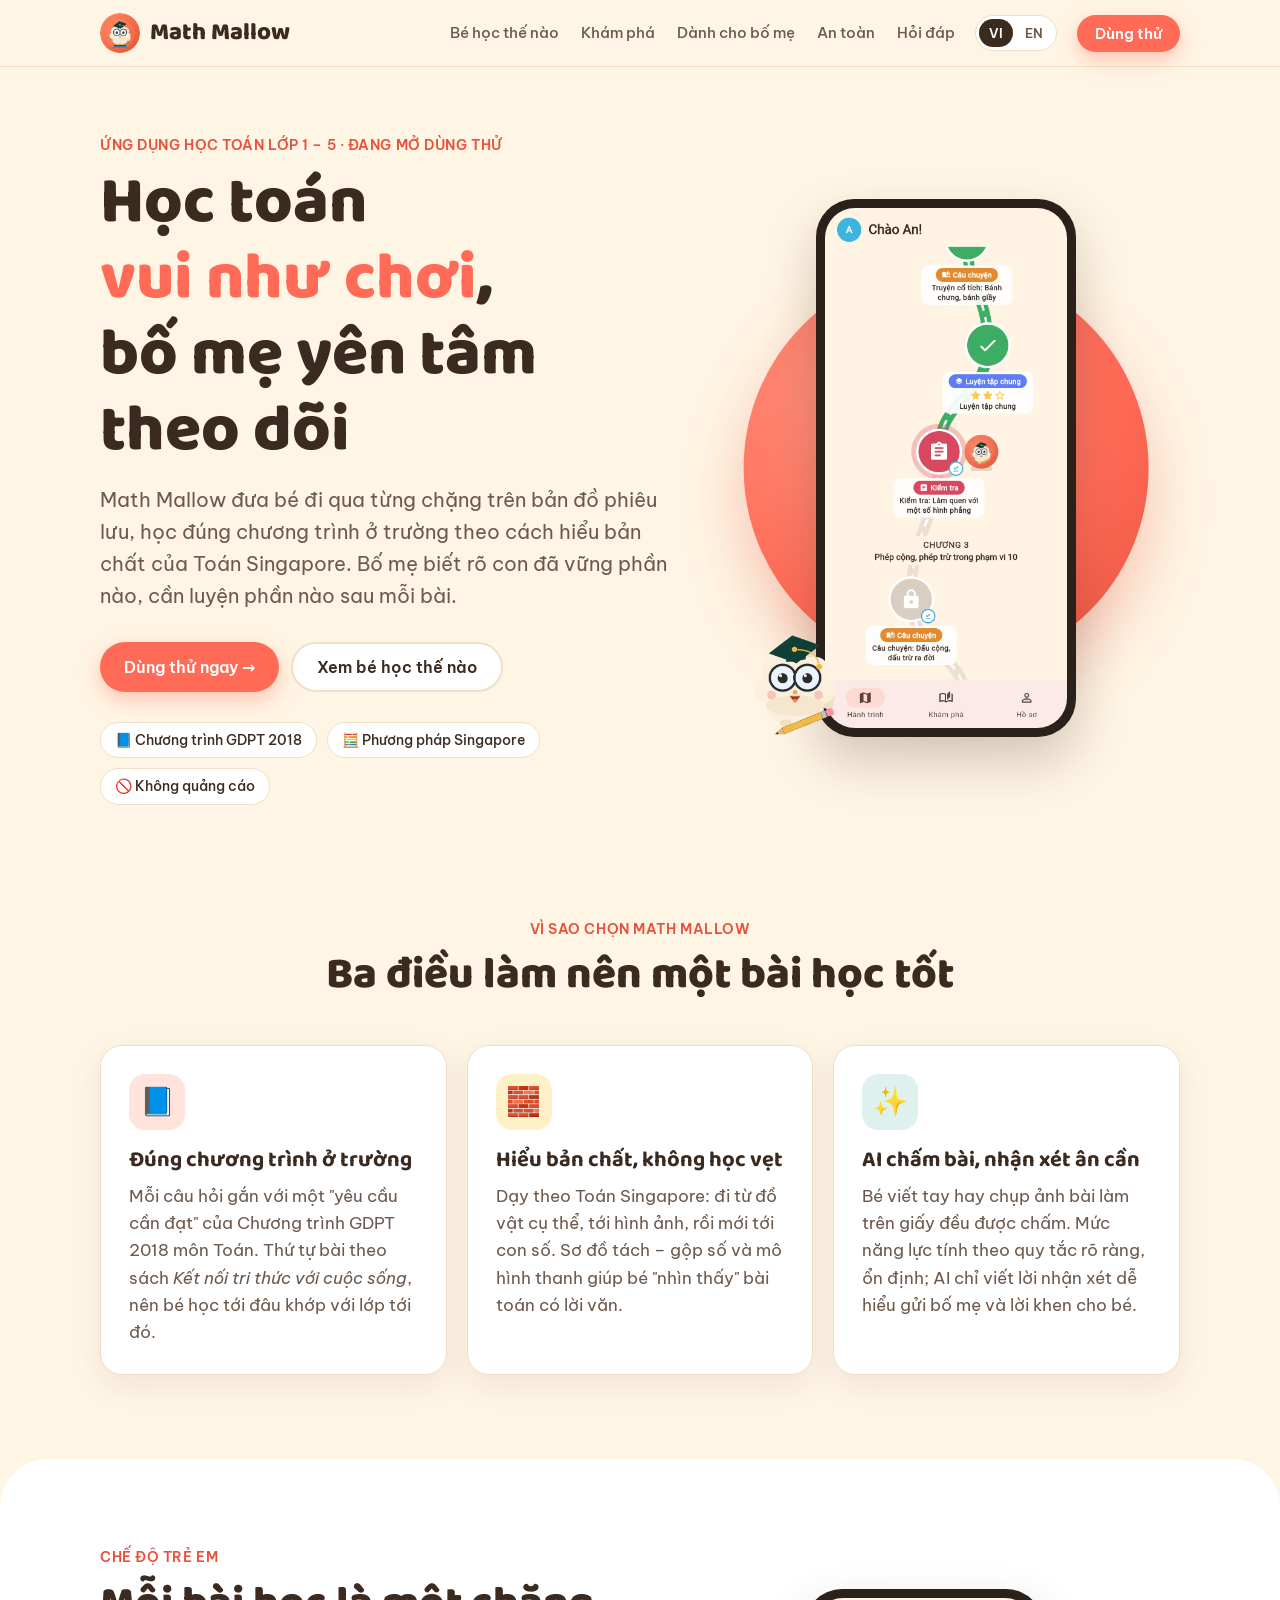
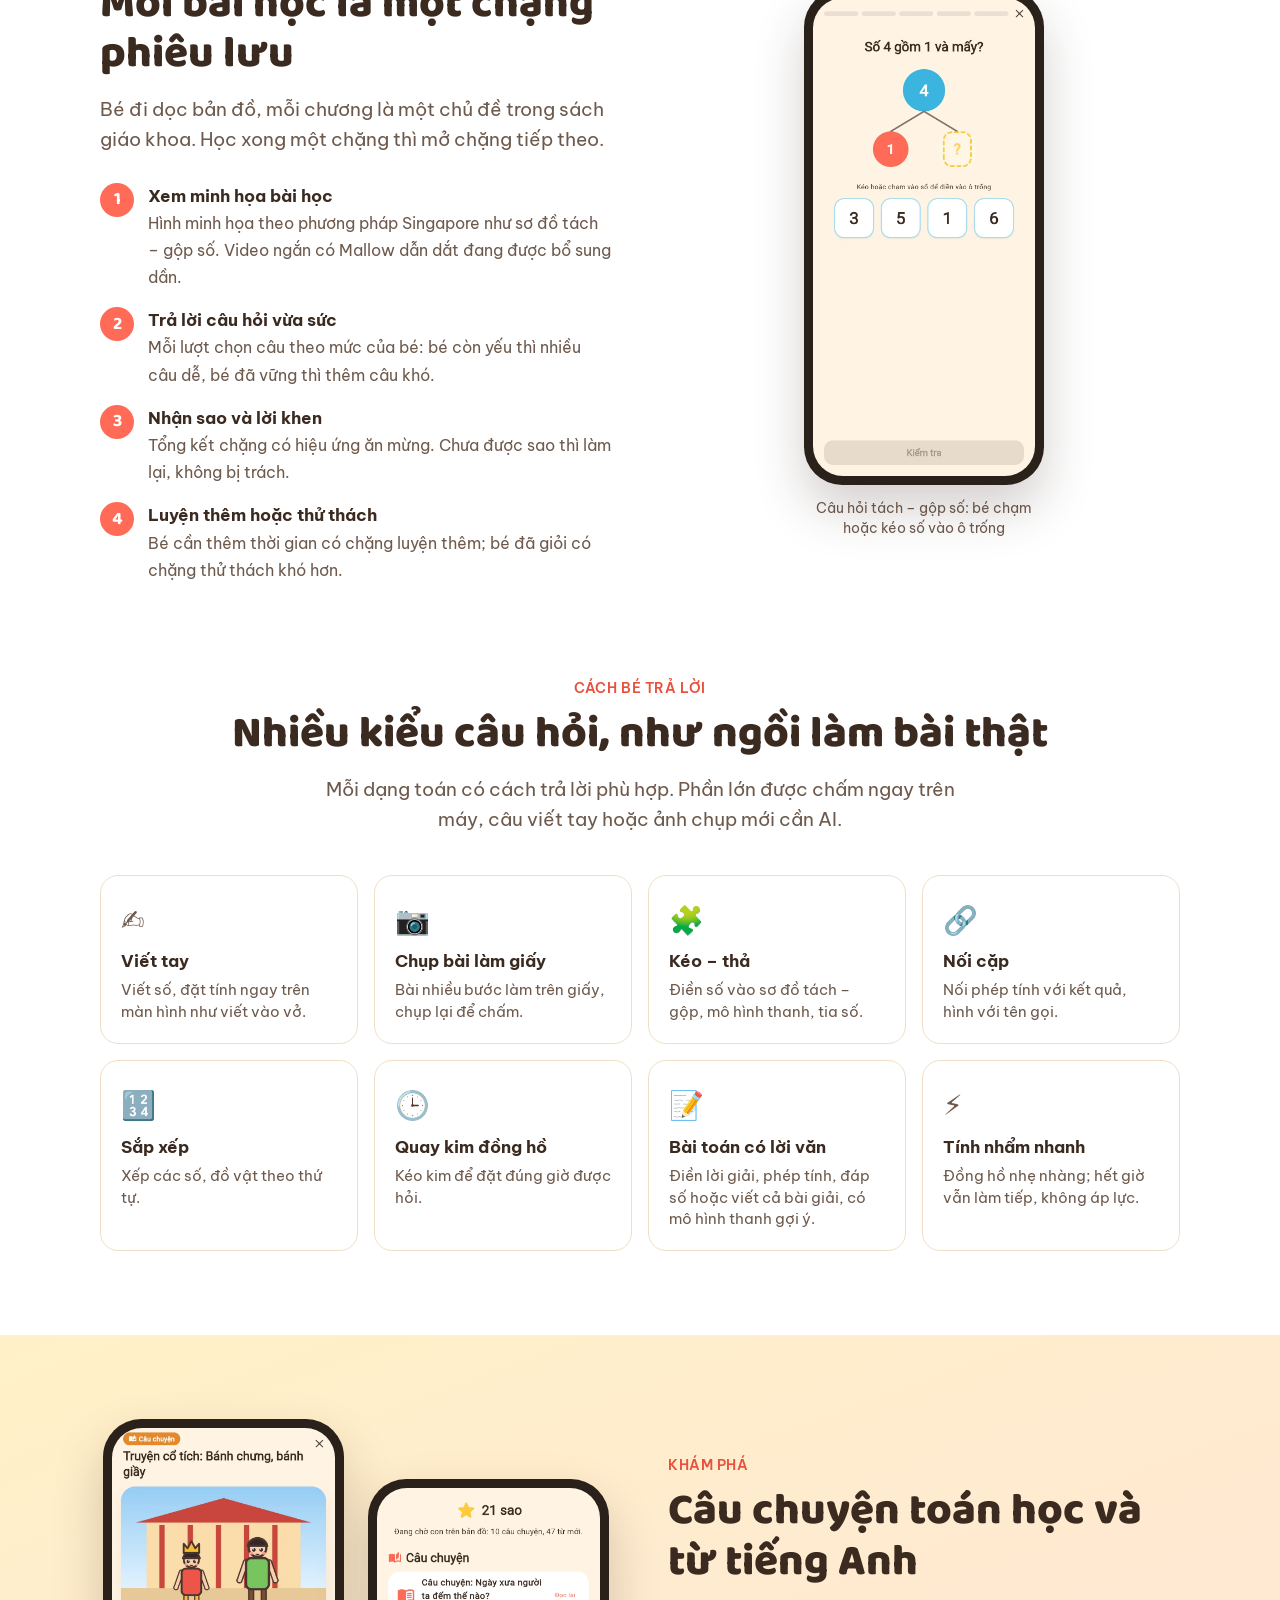
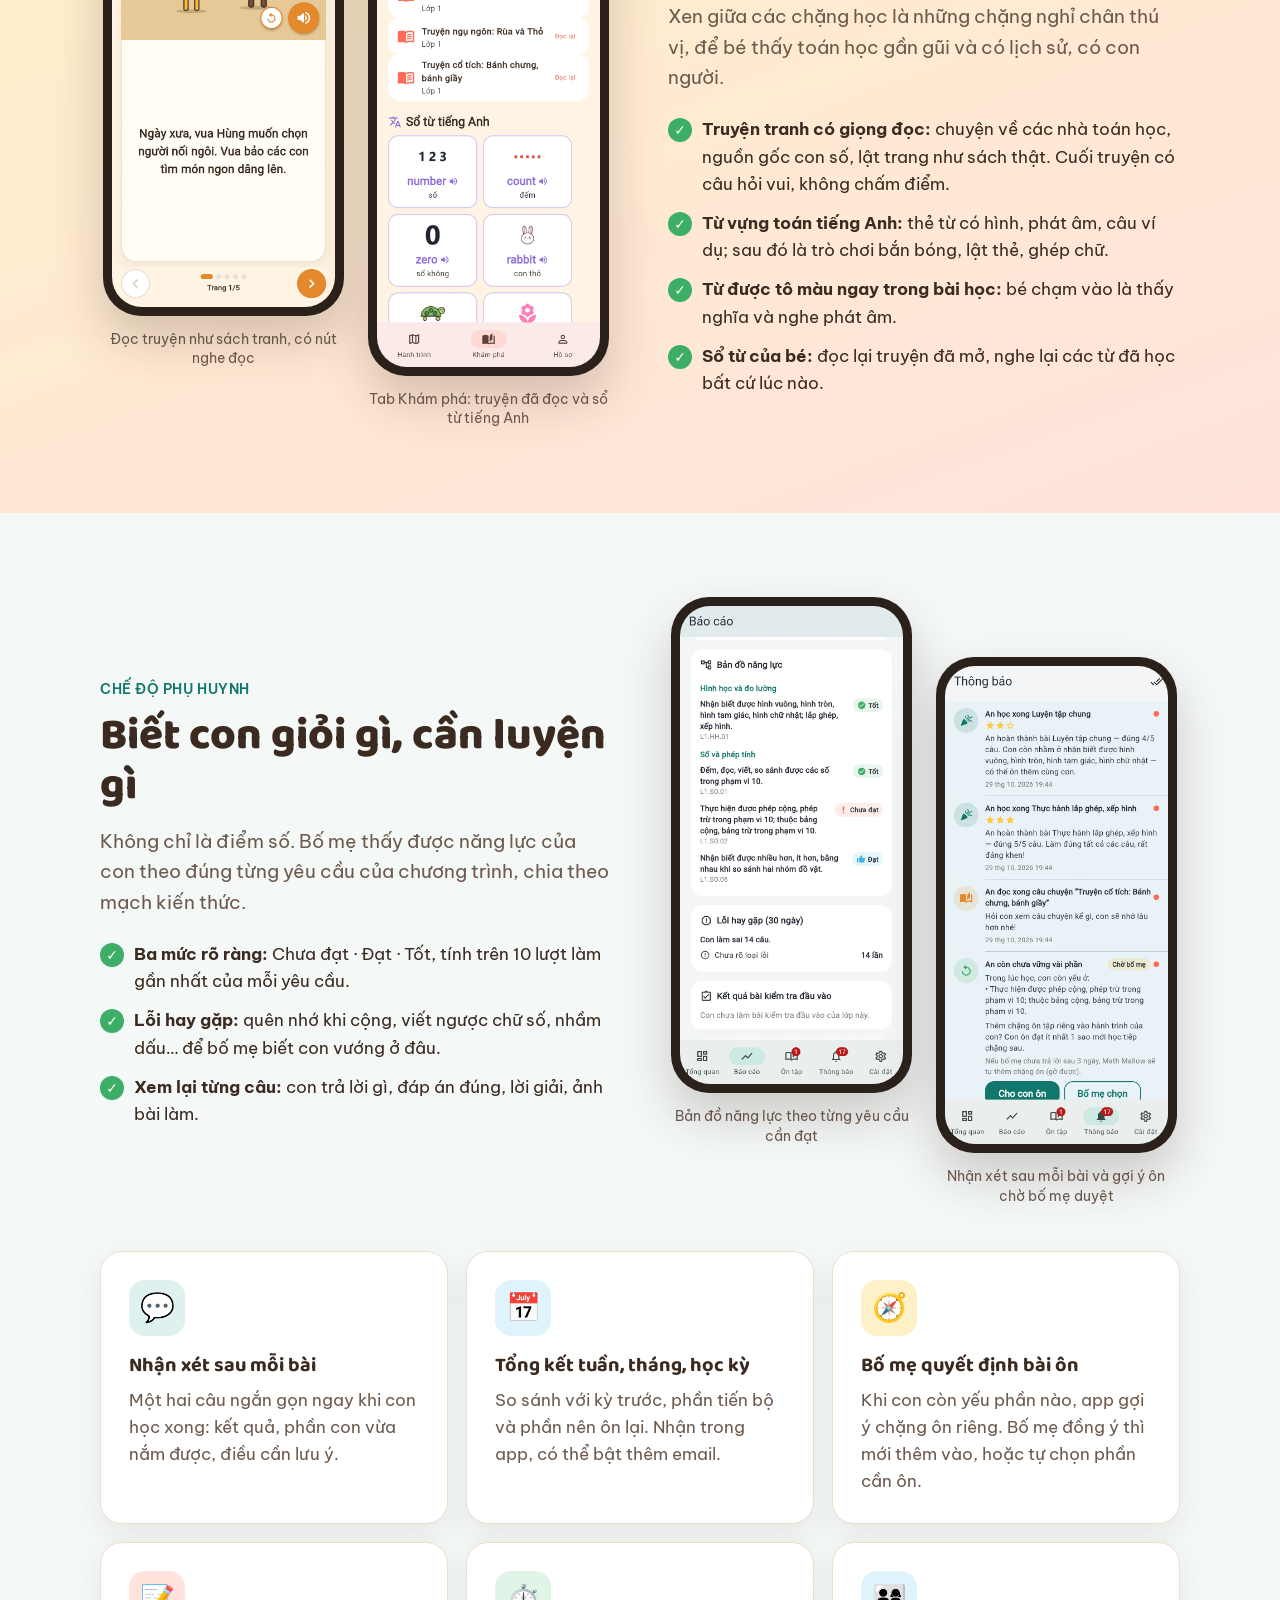
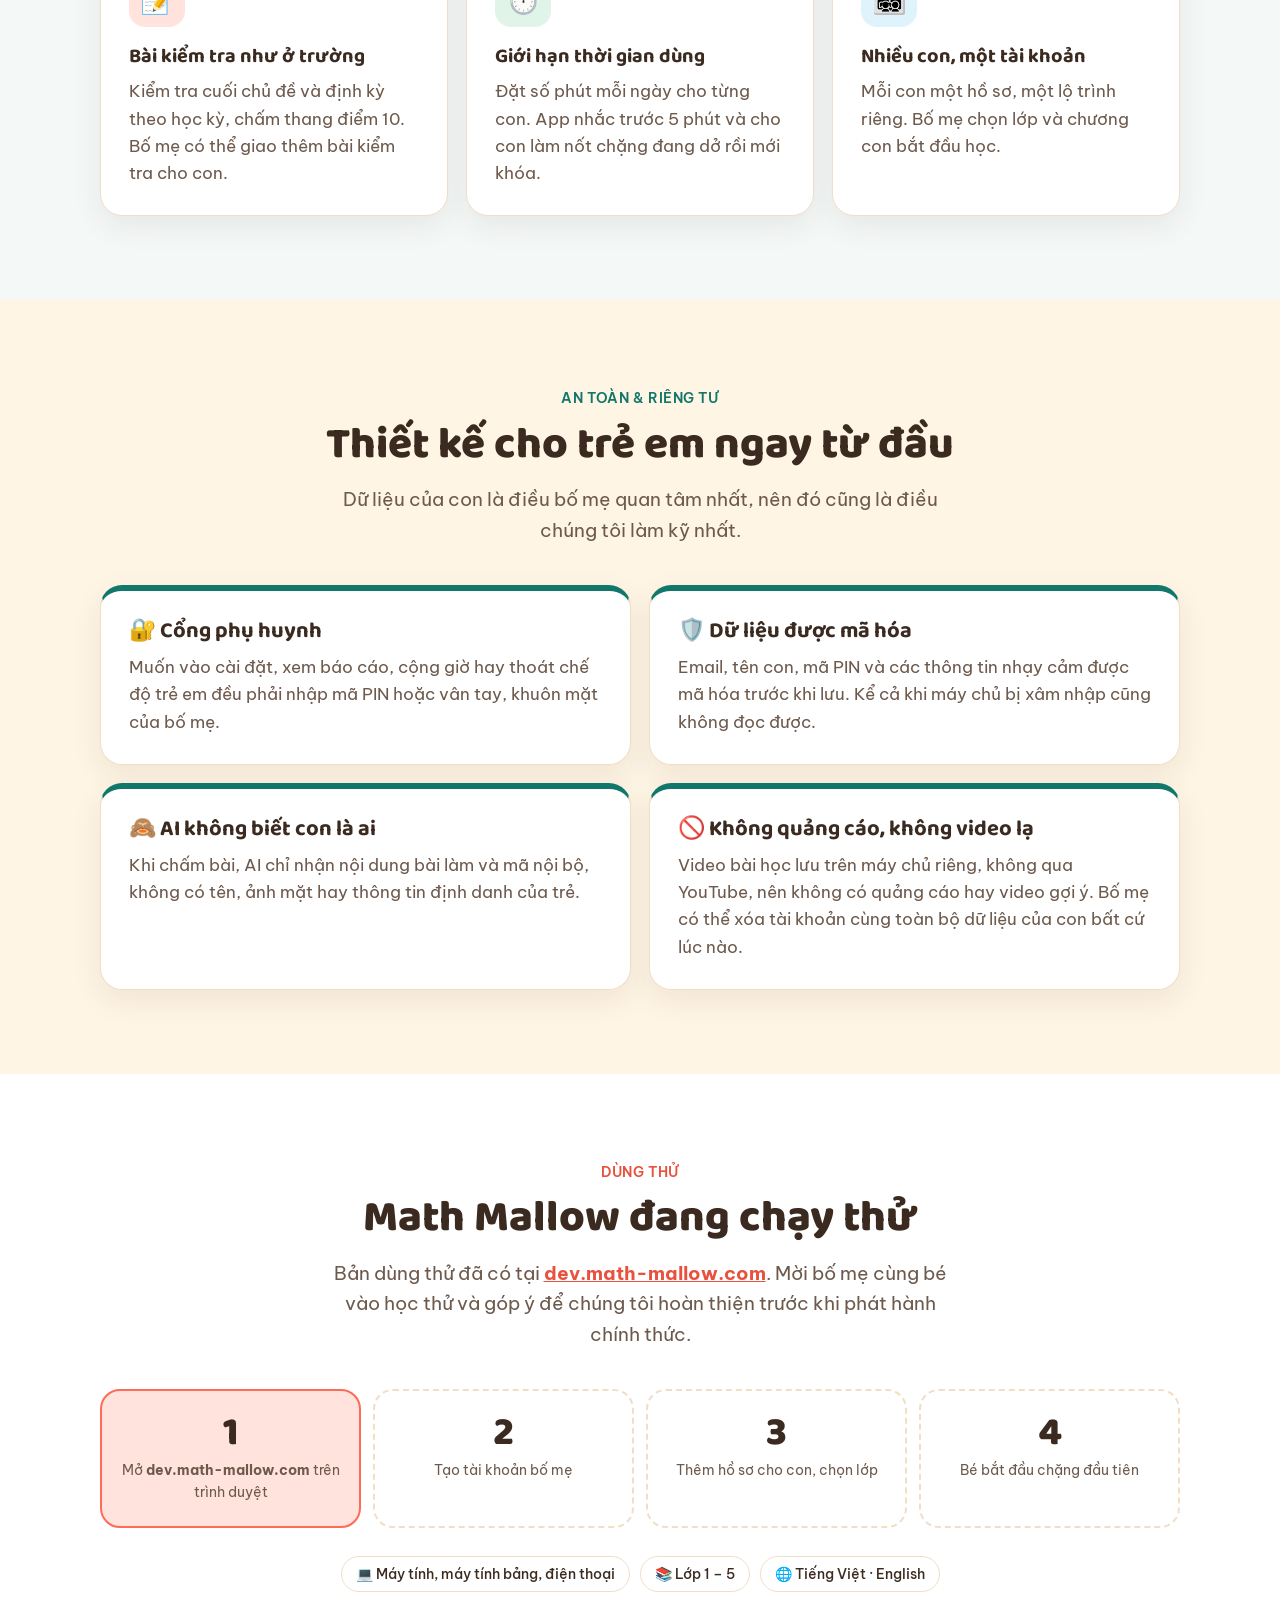
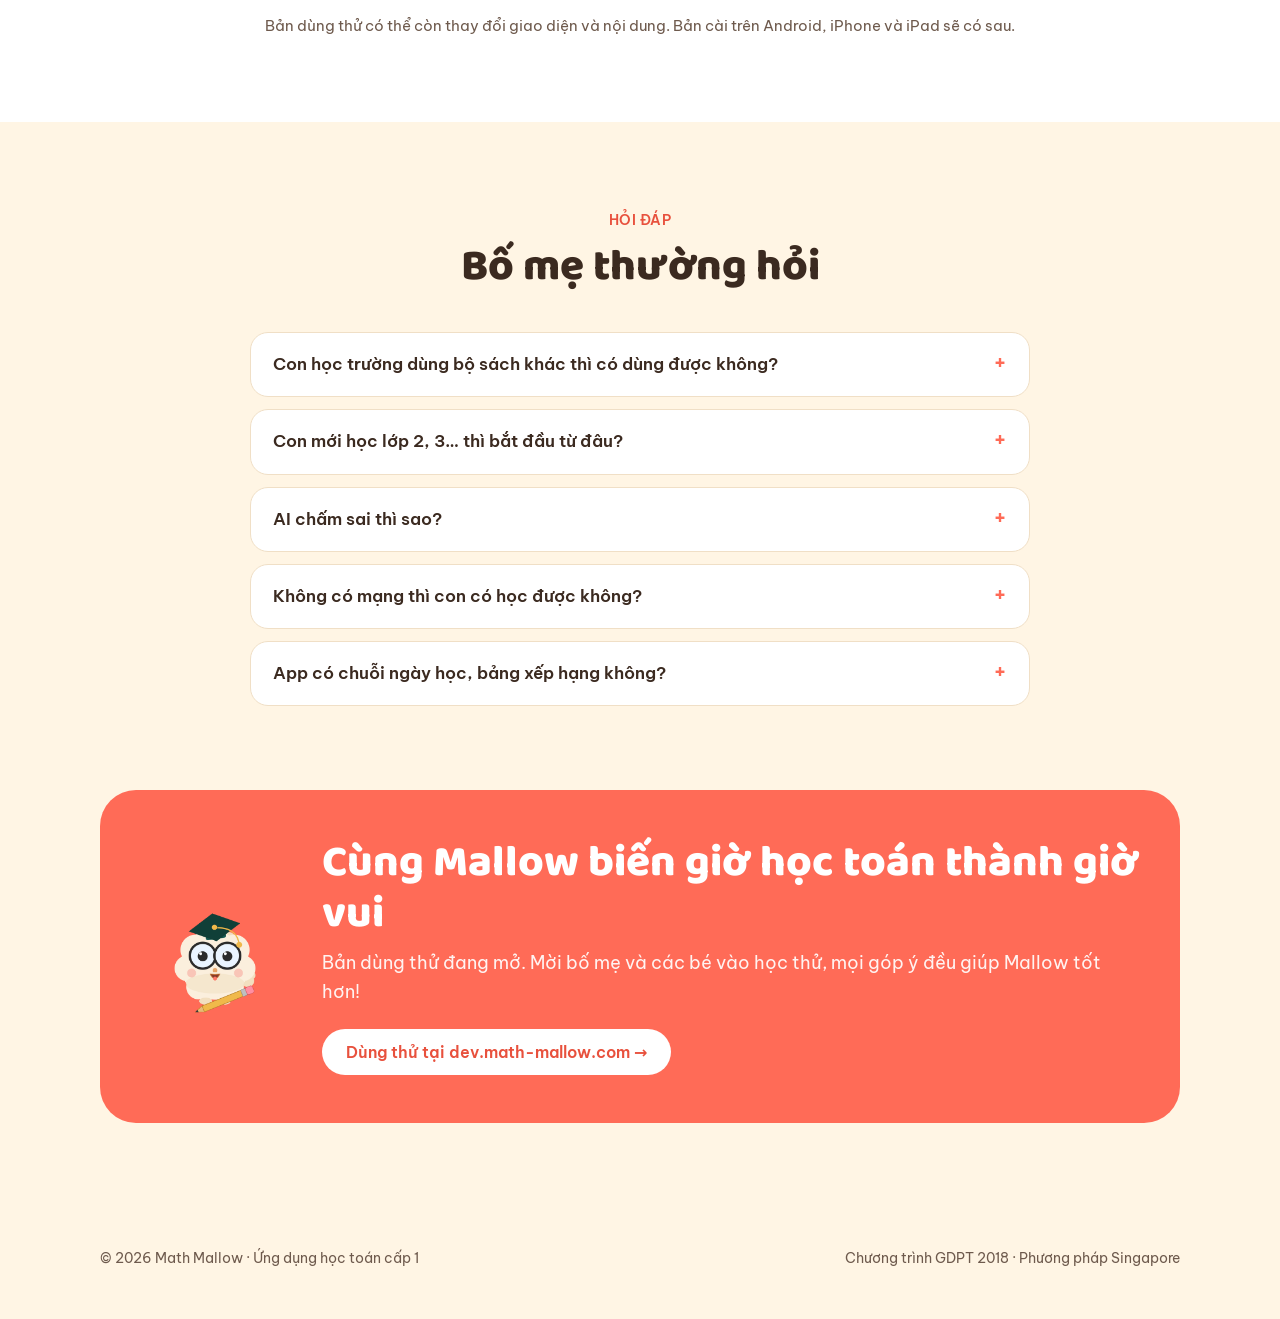
==== commit 38967449: "Thêm bản tiếng Anh (/en/) với ảnh chụp app giao diện tiếng Anh, nút chuyển VI | EN; tách CSS dùng ch" ====
--- a/index.html
+++ b/index.html
@@ -6,240 +6,12 @@
 <title>Math Mallow — Học toán cấp 1 vui như chơi</title>
 <meta name="description" content="Math Mallow: ứng dụng học toán lớp 1–5 bám chương trình GDPT 2018, dạy theo phương pháp Singapore, AI chấm bài và báo cáo năng lực cho bố mẹ.">
 <link rel="icon" href="anh/mascot_books.png">
+<link rel="alternate" hreflang="vi" href="https://nghng76.github.io/math-mallow-gioi-thieu/">
+<link rel="alternate" hreflang="en" href="https://nghng76.github.io/math-mallow-gioi-thieu/en/">
 <link rel="preconnect" href="https://fonts.googleapis.com">
 <link rel="preconnect" href="https://fonts.gstatic.com" crossorigin>
 <link href="https://fonts.googleapis.com/css2?family=Baloo+2:wght@600;700;800&family=Be+Vietnam+Pro:wght@400;500;600&display=swap" rel="stylesheet">
-<style>
-  :root {
-    color-scheme: light;
-    --coral: #ff6b57;
-    --coral-deep: #e8513d;
-    --coral-soft: #ffe3dc;
-    --cream: #fff5e4;
-    --cream-2: #fdebd0;
-    --cocoa: #3b2a20;
-    --cocoa-soft: #6e5a4d;
-    --teal: #12776b;
-    --teal-soft: #dff1ee;
-    --sky: #3bb4df;
-    --sky-soft: #def3fb;
-    --sun: #ffc93c;
-    --sun-soft: #fff1c7;
-    --leaf: #3dae66;
-    --leaf-soft: #e0f4e7;
-    --card: #ffffff;
-    --edge: #f0dfc6;
-    --radius: 22px;
-    --shadow: 0 10px 30px rgba(59, 42, 32, .08);
-    --head: "Baloo 2", "Segoe UI", system-ui, sans-serif;
-    --body: "Be Vietnam Pro", "Segoe UI", system-ui, -apple-system, Roboto, sans-serif;
-  }
-  * { box-sizing: border-box; }
-  html { scroll-behavior: smooth; }
-  body {
-    margin: 0;
-    background: var(--cream);
-    color: var(--cocoa);
-    font-family: var(--body);
-    font-size: 17px;
-    line-height: 1.6;
-  }
-  img { max-width: 100%; display: block; }
-  a { color: inherit; }
-  h1, h2, h3 { font-family: var(--head); line-height: 1.15; margin: 0; }
-  h2 { font-size: clamp(30px, 4.4vw, 44px); font-weight: 800; }
-  h3 { font-size: 22px; font-weight: 700; }
-  p { margin: 0; }
-  .wrap { max-width: 1120px; margin: 0 auto; padding: 0 20px; }
-  section { padding: 84px 0; }
-  .eyebrow {
-    display: inline-block;
-    font-weight: 600;
-    font-size: 14px;
-    letter-spacing: .04em;
-    text-transform: uppercase;
-    color: var(--coral-deep);
-    margin-bottom: 10px;
-  }
-  .lead { font-size: 19px; color: var(--cocoa-soft); max-width: 640px; margin-top: 14px; }
-  .center { text-align: center; }
-  .center .lead { margin-left: auto; margin-right: auto; }
-
-  /* Thanh trên cùng */
-  .nav {
-    position: sticky; top: 0; z-index: 10;
-    background: rgba(255, 245, 228, .88);
-    backdrop-filter: blur(10px);
-    border-bottom: 1px solid var(--edge);
-  }
-  .nav .wrap { display: flex; align-items: center; gap: 20px; height: 66px; }
-  .brand { display: flex; align-items: center; gap: 10px; text-decoration: none; font-family: var(--head); font-weight: 800; font-size: 24px; }
-  .brand img { width: 40px; height: 40px; border-radius: 50%; }
-  .nav ul { list-style: none; display: flex; gap: 22px; margin: 0 0 0 auto; padding: 0; font-weight: 500; font-size: 15px; }
-  .nav ul a { text-decoration: none; color: var(--cocoa-soft); }
-  .nav ul a:hover { color: var(--coral-deep); }
-  .btn {
-    display: inline-flex; align-items: center; gap: 8px;
-    padding: 13px 24px;
-    border-radius: 999px;
-    font-weight: 600;
-    text-decoration: none;
-    border: 0;
-    cursor: pointer;
-    font: 600 16px var(--body);
-    transition: transform .15s ease, box-shadow .15s ease;
-  }
-  .btn:hover { transform: translateY(-2px); }
-  .btn-main { background: var(--coral); color: #fff; box-shadow: 0 8px 20px rgba(255, 107, 87, .35); }
-  .btn-ghost { background: #fff; color: var(--cocoa); border: 2px solid var(--edge); }
-  .nav .btn { padding: 9px 18px; font-size: 15px; }
-
-  /* Mở đầu */
-  .hero { padding: 64px 0 90px; position: relative; overflow: hidden; }
-  .hero .wrap { display: grid; grid-template-columns: 1.1fr .9fr; gap: 40px; align-items: center; }
-  .hero h1 { font-size: clamp(40px, 6vw, 66px); font-weight: 800; }
-  .hero h1 em { font-style: normal; color: var(--coral); white-space: nowrap; }
-  .hero .lead { font-size: 20px; }
-  .hero .actions { display: flex; flex-wrap: wrap; gap: 12px; margin-top: 30px; }
-  .badges { display: flex; flex-wrap: wrap; gap: 10px; margin-top: 30px; }
-  .badge {
-    background: #fff; border: 1px solid var(--edge);
-    border-radius: 999px; padding: 6px 14px; font-size: 14px; font-weight: 500;
-  }
-  .hero-art { position: relative; justify-self: center; width: 100%; max-width: 440px; display: grid; place-items: center; padding: 10px 0; }
-  .hero-art .blob {
-    position: absolute; width: 92%; aspect-ratio: 1; top: 50%; left: 50%; transform: translate(-50%, -50%);
-    border-radius: 50%;
-    background: radial-gradient(circle at 35% 30%, #ff9a85, var(--coral) 60%, var(--coral-deep));
-    box-shadow: 0 30px 60px rgba(232, 81, 61, .3);
-  }
-  .hero-art .phone { width: 260px; }
-  .hero-art .mascot { position: absolute; width: 150px; left: -6px; bottom: -6px; animation: bob 4s ease-in-out infinite; }
-  @keyframes bob { 0%, 100% { transform: translateY(0); } 50% { transform: translateY(-10px); } }
-  @media (prefers-reduced-motion: reduce) { .hero-art .mascot { animation: none; } html { scroll-behavior: auto; } }
-
-  /* Ảnh chụp màn hình app trong khung điện thoại */
-  .phone {
-    position: relative; margin: 0; border-radius: 38px; padding: 9px; background: #2b211b;
-    box-shadow: 0 24px 50px rgba(59, 42, 32, .22);
-  }
-  .phone img { width: 100%; height: auto; aspect-ratio: 400 / 860; border-radius: 30px; background: var(--cream); }
-  .phones { display: flex; justify-content: center; gap: 24px; align-items: flex-start; }
-  .phones figure { margin: 0; width: min(260px, 47%); }
-  .phones figure:nth-child(2) { margin-top: 60px; }
-  .phones figcaption { text-align: center; font-size: 14px; color: var(--cocoa-soft); margin-top: 14px; line-height: 1.4; }
-
-  /* Ba trụ cột */
-  .pillars { display: grid; grid-template-columns: repeat(3, 1fr); gap: 20px; margin-top: 44px; }
-  .card {
-    background: var(--card); border-radius: var(--radius); padding: 28px;
-    box-shadow: var(--shadow); border: 1px solid var(--edge);
-  }
-  .card p { color: var(--cocoa-soft); margin-top: 10px; }
-  .icon {
-    width: 56px; height: 56px; border-radius: 16px;
-    display: grid; place-items: center; font-size: 28px; margin-bottom: 18px;
-  }
-  .i-coral { background: var(--coral-soft); }
-  .i-teal { background: var(--teal-soft); }
-  .i-sun { background: var(--sun-soft); }
-  .i-sky { background: var(--sky-soft); }
-  .i-leaf { background: var(--leaf-soft); }
-
-  /* Hành trình */
-  .journey { background: #fff; border-radius: 48px 48px 0 0; }
-  .split { display: grid; grid-template-columns: 1fr 1fr; gap: 56px; align-items: center; }
-  .steps { list-style: none; padding: 0; margin: 28px 0 0; display: grid; gap: 16px; }
-  .steps li { display: flex; gap: 14px; align-items: flex-start; }
-  .steps .n {
-    flex: none; width: 34px; height: 34px; border-radius: 50%;
-    background: var(--coral); color: #fff; font-weight: 700; display: grid; place-items: center; font-family: var(--head); font-size: 18px;
-  }
-  .steps b { display: block; }
-  .steps span { color: var(--cocoa-soft); font-size: 16px; }
-
-  /* Kiểu trả lời */
-  .types { display: grid; grid-template-columns: repeat(4, 1fr); gap: 16px; margin-top: 40px; }
-  .type { background: #fff; border-radius: 18px; padding: 20px; border: 1px solid var(--edge); }
-  .type .em { font-size: 28px; }
-  .type b { display: block; margin-top: 8px; font-size: 17px; }
-  .type span { color: var(--cocoa-soft); font-size: 15px; display: block; margin-top: 4px; line-height: 1.45; }
-
-  /* Khám phá */
-  .explore { background: linear-gradient(160deg, #fff1c7, #ffe3dc); }
-  .ticks { list-style: none; padding: 0; margin: 24px 0 0; display: grid; gap: 12px; }
-  .ticks li { padding-left: 34px; position: relative; }
-  .ticks li::before {
-    content: "✓"; position: absolute; left: 0; top: 2px; width: 24px; height: 24px; border-radius: 50%;
-    background: var(--leaf); color: #fff; font-size: 14px; font-weight: 700; display: grid; place-items: center;
-  }
-
-  /* Bố mẹ */
-  .parents { background: #f4f8f7; }
-  .parents .eyebrow { color: var(--teal); }
-  .pgrid { display: grid; grid-template-columns: repeat(3, 1fr); gap: 18px; margin-top: 44px; }
-  .pgrid .card h3 { font-size: 20px; }
-
-  /* An toàn */
-  .safe .card { border-top: 6px solid var(--teal); }
-  .sgrid { display: grid; grid-template-columns: repeat(2, 1fr); gap: 18px; margin-top: 40px; }
-
-  /* Lộ trình */
-  .road { display: grid; grid-template-columns: repeat(4, 1fr); gap: 12px; margin-top: 40px; }
-  .lead a { color: var(--coral-deep); }
-  .grade { background: #fff; border-radius: 20px; padding: 22px 16px; text-align: center; border: 2px dashed var(--edge); }
-  .grade.first { border: 2px solid var(--coral); background: var(--coral-soft); }
-  .grade .g { font-family: var(--head); font-size: 40px; font-weight: 800; line-height: 1; }
-  .grade span { display: block; font-size: 14px; color: var(--cocoa-soft); margin-top: 6px; }
-  .platforms { display: flex; justify-content: center; flex-wrap: wrap; gap: 10px; margin-top: 28px; }
-
-  /* Hỏi đáp */
-  .faq { max-width: 780px; margin: 40px auto 0; display: grid; gap: 12px; }
-  details { background: #fff; border-radius: 18px; border: 1px solid var(--edge); padding: 18px 22px; }
-  summary { cursor: pointer; font-weight: 600; list-style: none; display: flex; justify-content: space-between; gap: 16px; }
-  summary::-webkit-details-marker { display: none; }
-  summary::after { content: "+"; font-size: 22px; line-height: 1; color: var(--coral); }
-  details[open] summary::after { content: "–"; }
-  details p { margin-top: 10px; color: var(--cocoa-soft); }
-
-  /* Cuối trang */
-  .cta {
-    background: var(--coral); color: #fff; border-radius: 36px; padding: 48px 40px;
-    display: grid; grid-template-columns: auto 1fr; gap: 32px; align-items: center;
-  }
-  .cta img { width: 150px; }
-  .cta p { opacity: .92; margin-top: 10px; font-size: 18px; }
-  .cta .btn { background: #fff; color: var(--coral-deep); margin-top: 22px; }
-  footer { padding: 40px 0 50px; color: var(--cocoa-soft); font-size: 14px; }
-  footer .wrap { display: flex; flex-wrap: wrap; justify-content: space-between; gap: 12px; align-items: center; }
-
-  @media (max-width: 900px) {
-    .nav ul { display: none; }
-    .nav .btn { margin-left: auto; }
-    .hero .wrap, .split { grid-template-columns: 1fr; }
-    .hero-art { max-width: 340px; order: -1; }
-    .pillars, .pgrid { grid-template-columns: 1fr; }
-    .types { grid-template-columns: repeat(2, 1fr); }
-    .sgrid { grid-template-columns: 1fr; }
-    .road { grid-template-columns: repeat(2, 1fr); }
-    .cta { grid-template-columns: 1fr; text-align: center; padding: 36px 24px; }
-    .cta img { margin: 0 auto; width: 120px; }
-    section { padding: 64px 0; }
-  }
-  @media (max-width: 520px) {
-    body { font-size: 16px; }
-    .wrap { padding: 0 16px; }
-    .types { grid-template-columns: 1fr; }
-    .road { grid-template-columns: repeat(2, 1fr); }
-    .hero-art .phone { width: 210px; }
-    .hero-art .mascot { width: 110px; left: 0; }
-    .phones { gap: 14px; }
-    .phone { border-radius: 28px; padding: 6px; }
-    .phone img { border-radius: 23px; }
-    .phones figure:nth-child(2) { margin-top: 36px; }
-    .card { padding: 22px; }
-  }
-</style>
+<link rel="stylesheet" href="style.css">
 </head>
 <body>
 
@@ -253,6 +25,7 @@
       <li><a href="#an-toan">An toàn</a></li>
       <li><a href="#hoi-dap">Hỏi đáp</a></li>
     </ul>
+    <div class="lang"><a aria-current="page" title="Tiếng Việt">VI</a><a href="en/" hreflang="en" lang="en" title="English">EN</a></div>
     <a class="btn btn-main" href="https://dev.math-mallow.com/">Dùng thử</a>
   </div>
 </nav>
@@ -469,7 +242,7 @@
     <div class="platforms">
       <span class="badge">💻 Máy tính, máy tính bảng, điện thoại</span>
       <span class="badge">📚 Lớp 1 – 5</span>
-      <span class="badge">🇻🇳 Tiếng Việt · 🇬🇧 English</span>
+      <span class="badge">🌐 Tiếng Việt · English</span>
     </div>
     <p style="margin-top: 22px; color: var(--cocoa-soft); font-size: 15px;">Bản dùng thử có thể còn thay đổi giao diện và nội dung. Bản cài trên Android, iPhone và iPad sẽ có sau.</p>
   </div>
--- a/style.css
+++ b/style.css
@@ -0,0 +1,246 @@
+:root {
+  color-scheme: light;
+  --coral: #ff6b57;
+  --coral-deep: #e8513d;
+  --coral-soft: #ffe3dc;
+  --cream: #fff5e4;
+  --cream-2: #fdebd0;
+  --cocoa: #3b2a20;
+  --cocoa-soft: #6e5a4d;
+  --teal: #12776b;
+  --teal-soft: #dff1ee;
+  --sky: #3bb4df;
+  --sky-soft: #def3fb;
+  --sun: #ffc93c;
+  --sun-soft: #fff1c7;
+  --leaf: #3dae66;
+  --leaf-soft: #e0f4e7;
+  --card: #ffffff;
+  --edge: #f0dfc6;
+  --radius: 22px;
+  --shadow: 0 10px 30px rgba(59, 42, 32, .08);
+  --head: "Baloo 2", "Segoe UI", system-ui, sans-serif;
+  --body: "Be Vietnam Pro", "Segoe UI", system-ui, -apple-system, Roboto, sans-serif;
+}
+* { box-sizing: border-box; }
+html { scroll-behavior: smooth; }
+body {
+  margin: 0;
+  background: var(--cream);
+  color: var(--cocoa);
+  font-family: var(--body);
+  font-size: 17px;
+  line-height: 1.6;
+}
+img { max-width: 100%; display: block; }
+a { color: inherit; }
+h1, h2, h3 { font-family: var(--head); line-height: 1.15; margin: 0; }
+h2 { font-size: clamp(30px, 4.4vw, 44px); font-weight: 800; }
+h3 { font-size: 22px; font-weight: 700; }
+p { margin: 0; }
+.wrap { max-width: 1120px; margin: 0 auto; padding: 0 20px; }
+section { padding: 84px 0; }
+.eyebrow {
+  display: inline-block;
+  font-weight: 600;
+  font-size: 14px;
+  letter-spacing: .04em;
+  text-transform: uppercase;
+  color: var(--coral-deep);
+  margin-bottom: 10px;
+}
+.lead { font-size: 19px; color: var(--cocoa-soft); max-width: 640px; margin-top: 14px; }
+.center { text-align: center; }
+.center .lead { margin-left: auto; margin-right: auto; }
+
+/* Thanh trên cùng */
+.nav {
+  position: sticky; top: 0; z-index: 10;
+  background: rgba(255, 245, 228, .88);
+  backdrop-filter: blur(10px);
+  border-bottom: 1px solid var(--edge);
+}
+.nav .wrap { display: flex; align-items: center; gap: 20px; height: 66px; }
+.brand { display: flex; align-items: center; gap: 10px; text-decoration: none; font-family: var(--head); font-weight: 800; font-size: 24px; }
+.brand img { width: 40px; height: 40px; border-radius: 50%; }
+.nav ul { list-style: none; display: flex; gap: 22px; margin: 0 0 0 auto; padding: 0; font-weight: 500; font-size: 15px; }
+.nav ul a { text-decoration: none; color: var(--cocoa-soft); }
+.nav ul a:hover { color: var(--coral-deep); }
+.btn {
+  display: inline-flex; align-items: center; gap: 8px;
+  padding: 13px 24px;
+  border-radius: 999px;
+  font-weight: 600;
+  text-decoration: none;
+  border: 0;
+  cursor: pointer;
+  font: 600 16px var(--body);
+  transition: transform .15s ease, box-shadow .15s ease;
+}
+.btn:hover { transform: translateY(-2px); }
+.btn-main { background: var(--coral); color: #fff; box-shadow: 0 8px 20px rgba(255, 107, 87, .35); }
+.btn-ghost { background: #fff; color: var(--cocoa); border: 2px solid var(--edge); }
+.nav .btn { padding: 9px 18px; font-size: 15px; }
+
+/* Mở đầu */
+.hero { padding: 64px 0 90px; position: relative; overflow: hidden; }
+.hero .wrap { display: grid; grid-template-columns: 1.1fr .9fr; gap: 40px; align-items: center; }
+.hero h1 { font-size: clamp(40px, 6vw, 66px); font-weight: 800; }
+.hero h1 em { font-style: normal; color: var(--coral); white-space: nowrap; }
+.hero .lead { font-size: 20px; }
+.hero .actions { display: flex; flex-wrap: wrap; gap: 12px; margin-top: 30px; }
+.badges { display: flex; flex-wrap: wrap; gap: 10px; margin-top: 30px; }
+.badge {
+  background: #fff; border: 1px solid var(--edge);
+  border-radius: 999px; padding: 6px 14px; font-size: 14px; font-weight: 500;
+}
+.hero-art { position: relative; justify-self: center; width: 100%; max-width: 440px; display: grid; place-items: center; padding: 10px 0; }
+.hero-art .blob {
+  position: absolute; width: 92%; aspect-ratio: 1; top: 50%; left: 50%; transform: translate(-50%, -50%);
+  border-radius: 50%;
+  background: radial-gradient(circle at 35% 30%, #ff9a85, var(--coral) 60%, var(--coral-deep));
+  box-shadow: 0 30px 60px rgba(232, 81, 61, .3);
+}
+.hero-art .phone { width: 260px; }
+.hero-art .mascot { position: absolute; width: 150px; left: -6px; bottom: -6px; animation: bob 4s ease-in-out infinite; }
+@keyframes bob { 0%, 100% { transform: translateY(0); } 50% { transform: translateY(-10px); } }
+@media (prefers-reduced-motion: reduce) { .hero-art .mascot { animation: none; } html { scroll-behavior: auto; } }
+
+/* Ảnh chụp màn hình app trong khung điện thoại */
+.phone {
+  position: relative; margin: 0; border-radius: 38px; padding: 9px; background: #2b211b;
+  box-shadow: 0 24px 50px rgba(59, 42, 32, .22);
+}
+.phone img { width: 100%; height: auto; aspect-ratio: 400 / 860; border-radius: 30px; background: var(--cream); }
+.phones { display: flex; justify-content: center; gap: 24px; align-items: flex-start; }
+.phones figure { margin: 0; width: min(260px, 47%); }
+.phones figure:nth-child(2) { margin-top: 60px; }
+.phones figcaption { text-align: center; font-size: 14px; color: var(--cocoa-soft); margin-top: 14px; line-height: 1.4; }
+
+/* Ba trụ cột */
+.pillars { display: grid; grid-template-columns: repeat(3, 1fr); gap: 20px; margin-top: 44px; }
+.card {
+  background: var(--card); border-radius: var(--radius); padding: 28px;
+  box-shadow: var(--shadow); border: 1px solid var(--edge);
+}
+.card p { color: var(--cocoa-soft); margin-top: 10px; }
+.icon {
+  width: 56px; height: 56px; border-radius: 16px;
+  display: grid; place-items: center; font-size: 28px; margin-bottom: 18px;
+}
+.i-coral { background: var(--coral-soft); }
+.i-teal { background: var(--teal-soft); }
+.i-sun { background: var(--sun-soft); }
+.i-sky { background: var(--sky-soft); }
+.i-leaf { background: var(--leaf-soft); }
+
+/* Hành trình */
+.journey { background: #fff; border-radius: 48px 48px 0 0; }
+.split { display: grid; grid-template-columns: 1fr 1fr; gap: 56px; align-items: center; }
+.steps { list-style: none; padding: 0; margin: 28px 0 0; display: grid; gap: 16px; }
+.steps li { display: flex; gap: 14px; align-items: flex-start; }
+.steps .n {
+  flex: none; width: 34px; height: 34px; border-radius: 50%;
+  background: var(--coral); color: #fff; font-weight: 700; display: grid; place-items: center; font-family: var(--head); font-size: 18px;
+}
+.steps b { display: block; }
+.steps span { color: var(--cocoa-soft); font-size: 16px; }
+
+/* Kiểu trả lời */
+.types { display: grid; grid-template-columns: repeat(4, 1fr); gap: 16px; margin-top: 40px; }
+.type { background: #fff; border-radius: 18px; padding: 20px; border: 1px solid var(--edge); }
+.type .em { font-size: 28px; }
+.type b { display: block; margin-top: 8px; font-size: 17px; }
+.type span { color: var(--cocoa-soft); font-size: 15px; display: block; margin-top: 4px; line-height: 1.45; }
+
+/* Khám phá */
+.explore { background: linear-gradient(160deg, #fff1c7, #ffe3dc); }
+.ticks { list-style: none; padding: 0; margin: 24px 0 0; display: grid; gap: 12px; }
+.ticks li { padding-left: 34px; position: relative; }
+.ticks li::before {
+  content: "✓"; position: absolute; left: 0; top: 2px; width: 24px; height: 24px; border-radius: 50%;
+  background: var(--leaf); color: #fff; font-size: 14px; font-weight: 700; display: grid; place-items: center;
+}
+
+/* Bố mẹ */
+.parents { background: #f4f8f7; }
+.parents .eyebrow { color: var(--teal); }
+.pgrid { display: grid; grid-template-columns: repeat(3, 1fr); gap: 18px; margin-top: 44px; }
+.pgrid .card h3 { font-size: 20px; }
+
+/* An toàn */
+.safe .card { border-top: 6px solid var(--teal); }
+.sgrid { display: grid; grid-template-columns: repeat(2, 1fr); gap: 18px; margin-top: 40px; }
+
+/* Lộ trình */
+.road { display: grid; grid-template-columns: repeat(4, 1fr); gap: 12px; margin-top: 40px; }
+.lead a { color: var(--coral-deep); }
+.grade { background: #fff; border-radius: 20px; padding: 22px 16px; text-align: center; border: 2px dashed var(--edge); }
+.grade.first { border: 2px solid var(--coral); background: var(--coral-soft); }
+.grade .g { font-family: var(--head); font-size: 40px; font-weight: 800; line-height: 1; }
+.grade span { display: block; font-size: 14px; color: var(--cocoa-soft); margin-top: 6px; }
+.platforms { display: flex; justify-content: center; flex-wrap: wrap; gap: 10px; margin-top: 28px; }
+
+/* Hỏi đáp */
+.faq { max-width: 780px; margin: 40px auto 0; display: grid; gap: 12px; }
+details { background: #fff; border-radius: 18px; border: 1px solid var(--edge); padding: 18px 22px; }
+summary { cursor: pointer; font-weight: 600; list-style: none; display: flex; justify-content: space-between; gap: 16px; }
+summary::-webkit-details-marker { display: none; }
+summary::after { content: "+"; font-size: 22px; line-height: 1; color: var(--coral); }
+details[open] summary::after { content: "–"; }
+details p { margin-top: 10px; color: var(--cocoa-soft); }
+
+/* Cuối trang */
+.cta {
+  background: var(--coral); color: #fff; border-radius: 36px; padding: 48px 40px;
+  display: grid; grid-template-columns: auto 1fr; gap: 32px; align-items: center;
+}
+.cta img { width: 150px; }
+.cta p { opacity: .92; margin-top: 10px; font-size: 18px; }
+.cta .btn { background: #fff; color: var(--coral-deep); margin-top: 22px; }
+footer { padding: 40px 0 50px; color: var(--cocoa-soft); font-size: 14px; }
+footer .wrap { display: flex; flex-wrap: wrap; justify-content: space-between; gap: 12px; align-items: center; }
+
+@media (max-width: 900px) {
+  .nav ul { display: none; }
+  .nav .btn { margin-left: auto; }
+  .hero .wrap, .split { grid-template-columns: 1fr; }
+  .hero-art { max-width: 340px; order: -1; }
+  .pillars, .pgrid { grid-template-columns: 1fr; }
+  .types { grid-template-columns: repeat(2, 1fr); }
+  .sgrid { grid-template-columns: 1fr; }
+  .road { grid-template-columns: repeat(2, 1fr); }
+  .cta { grid-template-columns: 1fr; text-align: center; padding: 36px 24px; }
+  .cta img { margin: 0 auto; width: 120px; }
+  section { padding: 64px 0; }
+}
+@media (max-width: 520px) {
+  body { font-size: 16px; }
+  .wrap { padding: 0 16px; }
+  .types { grid-template-columns: 1fr; }
+  .road { grid-template-columns: repeat(2, 1fr); }
+  .hero-art .phone { width: 210px; }
+  .hero-art .mascot { width: 110px; left: 0; }
+  .phones { gap: 14px; }
+  .phone { border-radius: 28px; padding: 6px; }
+  .phone img { border-radius: 23px; }
+  .phones figure:nth-child(2) { margin-top: 36px; }
+  .card { padding: 22px; }
+}
+
+/* Nút chuyển ngôn ngữ */
+.lang { display: flex; gap: 2px; padding: 3px; border: 1.5px solid var(--edge); border-radius: 999px; background: #fff; font-size: 13px; font-weight: 600; }
+.lang a { padding: 4px 10px; border-radius: 999px; text-decoration: none; color: var(--cocoa-soft); }
+.lang a[aria-current] { background: var(--cocoa); color: #fff; }
+.lang a:not([aria-current]):hover { color: var(--coral-deep); }
+@media (max-width: 900px) {
+  .lang { margin-left: auto; }
+  .nav .btn { margin-left: 0; }
+}
+@media (max-width: 520px) {
+  .nav .wrap { gap: 10px; }
+  .brand { font-size: 20px; white-space: nowrap; gap: 8px; }
+  .brand img { width: 34px; height: 34px; }
+  .nav .btn { padding: 8px 14px; white-space: nowrap; }
+  .lang a { padding: 4px 8px; }
+}
